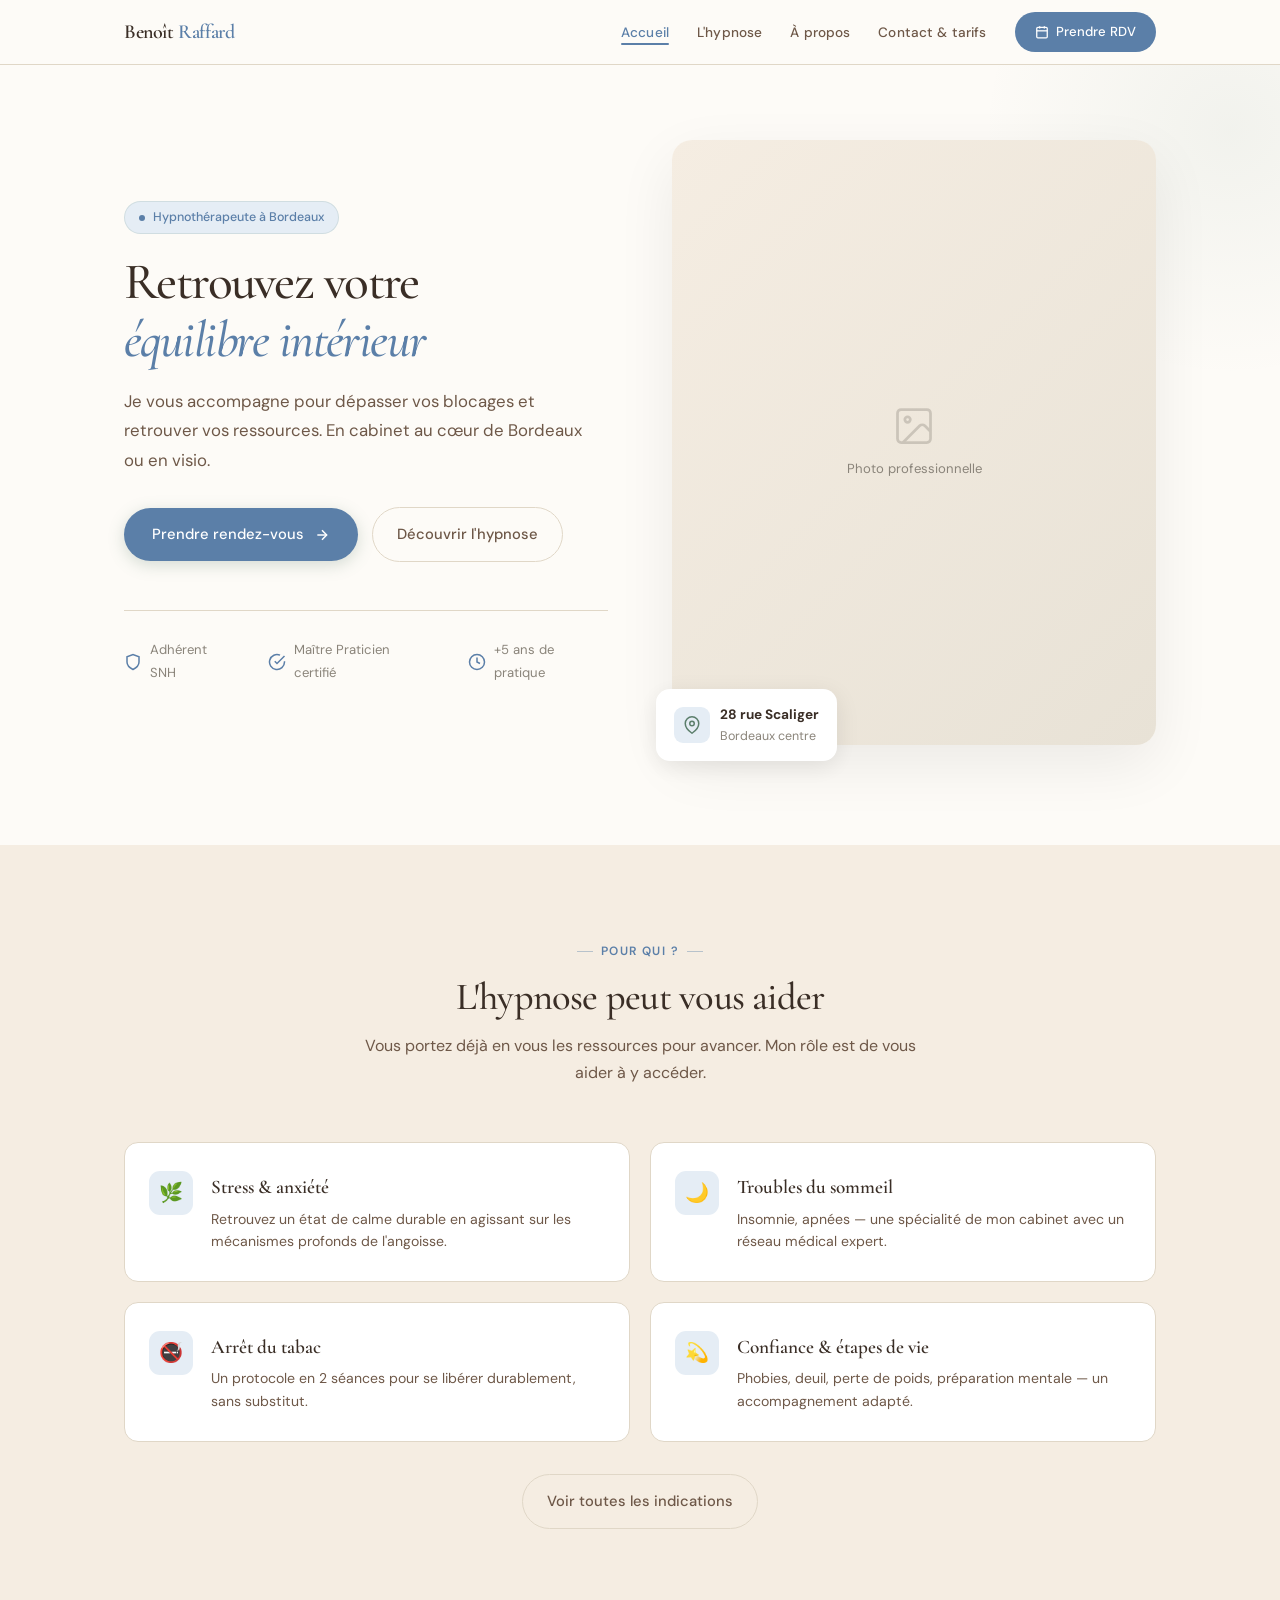
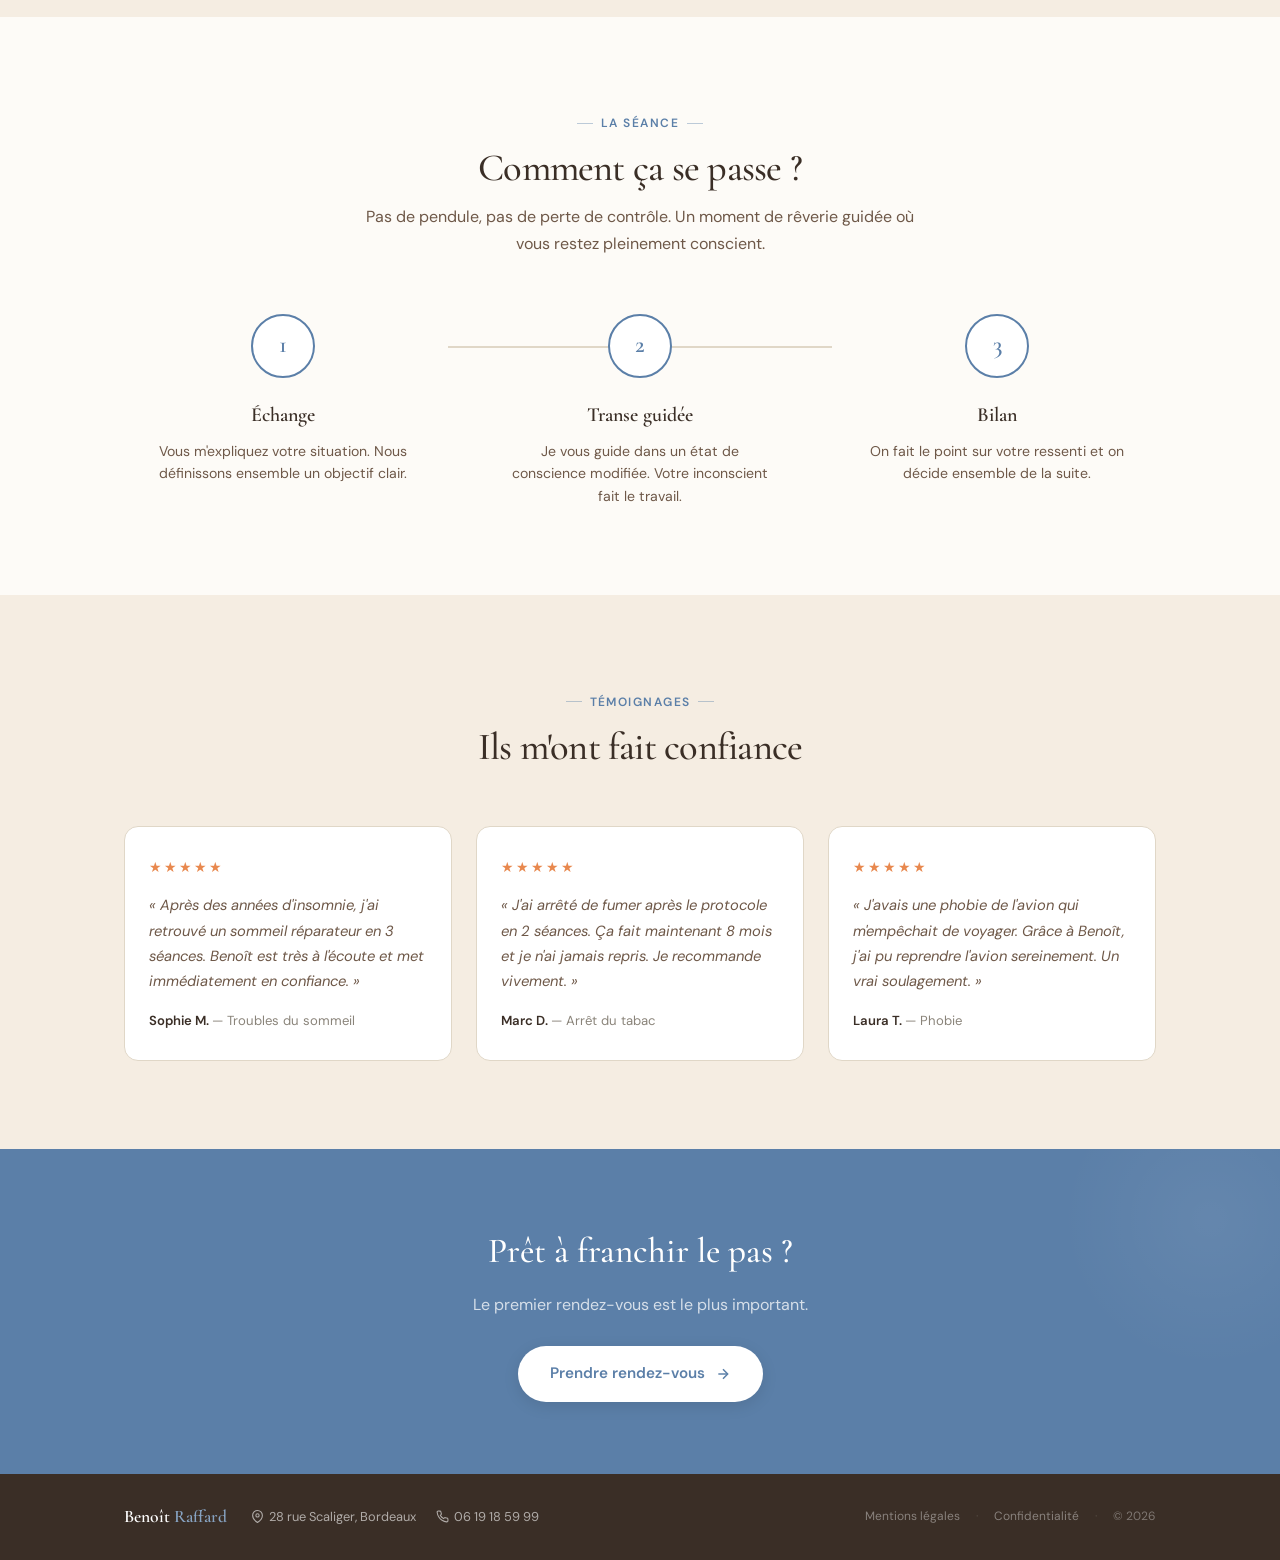
==== 04-design/demo-validee/index.html @ 4523abaf "init" ====
<!DOCTYPE html>
<html lang="fr">
<head>
<meta charset="UTF-8">
<meta name="viewport" content="width=device-width, initial-scale=1.0">
<meta name="description" content="Benoît Raffard, hypnothérapeute à Bordeaux. Hypnose ericksonienne pour stress, sommeil, tabac, confiance en soi. Cabinet rue Scaliger & visio.">
<title>Benoît Raffard — Hypnothérapeute à Bordeaux | Hypnose Ericksonienne</title>
<link rel="stylesheet" href="style.css">
<style>
/* ===== HOME-SPECIFIC ===== */
.hero {
  padding: 140px 0 100px;
  position: relative;
  overflow: hidden;
}
.hero::before {
  content: '';
  position: absolute;
  top: -120px; right: -200px;
  width: 500px; height: 500px;
  background: radial-gradient(circle, rgba(91,126,107,0.07) 0%, transparent 70%);
  border-radius: 50%;
}
.hero-grid {
  display: grid;
  grid-template-columns: 1fr 1fr;
  gap: 64px;
  align-items: center;
  position: relative; z-index: 1;
}
.hero-badge {
  display: inline-flex;
  align-items: center;
  gap: 8px;
  padding: 5px 14px;
  background: var(--color-accent-bg);
  border: 1px solid rgba(91,126,107,0.15);
  border-radius: 50px;
  font-size: 0.78rem;
  font-weight: 500;
  color: var(--color-accent);
  margin-bottom: 20px;
}
.hero-badge::before {
  content: ''; width: 6px; height: 6px;
  background: var(--color-accent); border-radius: 50%;
}
.hero h1 {
  font-family: var(--font-display);
  font-size: 3.2rem;
  font-weight: 500;
  line-height: 1.12;
  letter-spacing: -0.03em;
  margin-bottom: 18px;
}
.hero h1 em { font-style: italic; color: var(--color-accent); }
.hero-subtitle {
  font-size: 1.05rem;
  color: var(--color-text-soft);
  line-height: 1.75;
  max-width: 460px;
  margin-bottom: 32px;
}
.hero-actions { display: flex; gap: 14px; align-items: center; flex-wrap: wrap; }
.hero-trust {
  margin-top: 48px;
  padding-top: 28px;
  border-top: 1px solid var(--color-border);
  display: flex;
  gap: 32px;
}
.hero-trust-item {
  display: flex; align-items: center; gap: 8px;
  font-size: 0.82rem; color: var(--color-text-muted);
}
.hero-trust-item svg { width: 18px; height: 18px; color: var(--color-accent); flex-shrink: 0; }
.hero-photo { position: relative; }
.hero-photo-frame {
  width: 100%; aspect-ratio: 4/5;
  border-radius: 20px; overflow: hidden;
  background: linear-gradient(135deg, var(--color-bg-warm) 0%, #e8e2d6 100%);
  box-shadow: 0 20px 60px rgba(0,0,0,0.07);
  display: flex; flex-direction: column; align-items: center; justify-content: center;
  gap: 10px; color: var(--color-text-muted); font-size: 0.82rem;
}
.hero-photo-frame svg { width: 44px; height: 44px; opacity: 0.35; }
.hero-float-card {
  position: absolute; bottom: -16px; left: -16px;
  background: var(--color-white); border-radius: 14px;
  padding: 14px 18px; box-shadow: 0 6px 24px rgba(0,0,0,0.09);
  display: flex; align-items: center; gap: 10px; z-index: 2;
}
.hero-float-card-icon {
  width: 36px; height: 36px;
  background: var(--color-accent-bg); border-radius: 9px;
  display: flex; align-items: center; justify-content: center;
}
.hero-float-card-text { font-size: 0.78rem; color: var(--color-text-muted); }
.hero-float-card-text strong { display: block; font-size: 0.85rem; color: var(--color-text); }
.indications-grid {
  display: grid;
  grid-template-columns: repeat(2, 1fr);
  gap: 20px;
}
.indication-card {
  background: var(--color-white);
  border: 1px solid var(--color-border);
  border-radius: 14px;
  padding: 28px 24px;
  display: flex; gap: 18px; align-items: flex-start;
  transition: all 0.25s;
}
.indication-card:hover {
  border-color: var(--color-accent);
  transform: translateY(-3px);
  box-shadow: 0 8px 24px rgba(91,126,107,0.07);
}
.indication-icon {
  width: 44px; height: 44px;
  background: var(--color-accent-bg); border-radius: 11px;
  display: flex; align-items: center; justify-content: center;
  font-size: 1.2rem; flex-shrink: 0;
}
.indication-card h3 {
  font-family: var(--font-display);
  font-size: 1.2rem; font-weight: 600; margin-bottom: 4px;
}
.indication-card p { font-size: 0.88rem; color: var(--color-text-soft); line-height: 1.6; }
.indications-more { text-align: center; margin-top: 32px; }
.steps-grid {
  display: grid; grid-template-columns: repeat(3, 1fr);
  gap: 40px; position: relative;
}
.steps-grid::before {
  content: ''; position: absolute; top: 32px;
  left: calc(33.33% - 20px); right: calc(33.33% - 20px);
  height: 2px; background: var(--color-border);
}
.step { text-align: center; position: relative; }
.step-number {
  width: 64px; height: 64px;
  margin: 0 auto 20px; border-radius: 50%;
  background: var(--color-white); border: 2px solid var(--color-accent);
  display: flex; align-items: center; justify-content: center;
  font-family: var(--font-display); font-size: 1.5rem;
  font-weight: 600; color: var(--color-accent);
  position: relative; z-index: 1;
}
.step h3 { font-family: var(--font-display); font-size: 1.25rem; font-weight: 600; margin-bottom: 8px; }
.step p { font-size: 0.88rem; color: var(--color-text-soft); max-width: 260px; margin: 0 auto; line-height: 1.6; }
.hero-content > * { animation: fadeUp 0.65s ease-out both; }
.hero-badge { animation-delay: 0s; }
.hero h1 { animation-delay: 0.08s; }
.hero-subtitle { animation-delay: 0.16s; }
.hero-actions { animation-delay: 0.24s; }
.hero-trust { animation-delay: 0.32s; }
.hero-photo { animation: fadeUp 0.75s ease-out 0.15s both; }
@media (max-width: 1024px) {
  .hero-grid { grid-template-columns: 1fr; gap: 40px; }
  .hero-photo { max-width: 360px; margin: 0 auto; }
  .hero h1 { font-size: 2.6rem; }
}
@media (max-width: 768px) {
  .hero { padding: 112px 0 72px; }
  .hero h1 { font-size: 2.1rem; }
  .hero-trust { flex-direction: column; gap: 10px; }
  .indications-grid { grid-template-columns: 1fr; }
  .steps-grid { grid-template-columns: 1fr; gap: 32px; }
  .steps-grid::before { display: none; }
}
</style>
</head>
<body>

<nav id="nav">
  <div class="nav-inner">
    <a href="index.html" class="nav-logo">Benoît <span>Raffard</span></a>
    <ul class="nav-links">
      <li><a href="index.html" class="active">Accueil</a></li>
      <li><a href="hypnose.html">L'hypnose</a></li>
      <li><a href="a-propos.html">À propos</a></li>
      <li><a href="contact.html">Contact & tarifs</a></li>
      <li><a href="https://www.crenolibre.fr/prendre-rdv/59874_benoitraffard" target="_blank" class="nav-cta">
        <svg width="14" height="14" viewBox="0 0 24 24" fill="none" stroke="currentColor" stroke-width="2.2"><rect x="3" y="4" width="18" height="18" rx="2"/><line x1="16" y1="2" x2="16" y2="6"/><line x1="8" y1="2" x2="8" y2="6"/><line x1="3" y1="10" x2="21" y2="10"/></svg>
        Prendre RDV
      </a></li>
    </ul>
    <button class="nav-mobile-toggle" aria-label="Menu"><span></span><span></span><span></span></button>
  </div>
</nav>
<div class="nav-mobile-menu">
  <a href="index.html" class="active">Accueil</a>
  <a href="hypnose.html">L'hypnose</a>
  <a href="a-propos.html">À propos</a>
  <a href="contact.html">Contact & tarifs</a>
  <a href="https://www.crenolibre.fr/prendre-rdv/59874_benoitraffard" target="_blank" class="nav-mobile-cta">Prendre rendez-vous</a>
</div>

<!-- HERO -->
<section class="hero">
  <div class="container hero-grid">
    <div class="hero-content">
      <div class="hero-badge">Hypnothérapeute à Bordeaux</div>
      <h1>Retrouvez votre<br><em>équilibre intérieur</em></h1>
      <p class="hero-subtitle">Je vous accompagne pour dépasser vos blocages et retrouver vos ressources. En cabinet au cœur de Bordeaux ou en visio.</p>
      <div class="hero-actions">
        <a href="https://www.crenolibre.fr/prendre-rdv/59874_benoitraffard" target="_blank" class="btn-primary">
          Prendre rendez-vous
          <svg width="16" height="16" viewBox="0 0 24 24" fill="none" stroke="currentColor" stroke-width="2.2"><line x1="5" y1="12" x2="19" y2="12"/><polyline points="12 5 19 12 12 19"/></svg>
        </a>
        <a href="hypnose.html" class="btn-ghost">Découvrir l'hypnose</a>
      </div>
      <div class="hero-trust">
        <div class="hero-trust-item">
          <svg viewBox="0 0 24 24" fill="none" stroke="currentColor" stroke-width="2"><path d="M12 22s8-4 8-10V5l-8-3-8 3v7c0 6 8 10 8 10z"/></svg>
          Adhérent SNH
        </div>
        <div class="hero-trust-item">
          <svg viewBox="0 0 24 24" fill="none" stroke="currentColor" stroke-width="2"><path d="M22 11.08V12a10 10 0 1 1-5.93-9.14"/><polyline points="22 4 12 14.01 9 11.01"/></svg>
          Maître Praticien certifié
        </div>
        <div class="hero-trust-item">
          <svg viewBox="0 0 24 24" fill="none" stroke="currentColor" stroke-width="2"><circle cx="12" cy="12" r="10"/><path d="M12 6v6l4 2"/></svg>
          +5 ans de pratique
        </div>
      </div>
    </div>
    <div class="hero-photo">
      <div class="hero-photo-frame">
        <svg viewBox="0 0 24 24" fill="none" stroke="currentColor" stroke-width="1.5"><rect x="3" y="3" width="18" height="18" rx="2"/><circle cx="8.5" cy="8.5" r="1.5"/><path d="m21 15-3.086-3.086a2 2 0 0 0-2.828 0L6 21"/></svg>
        Photo professionnelle
      </div>
      <div class="hero-float-card">
        <div class="hero-float-card-icon">
          <svg width="18" height="18" viewBox="0 0 24 24" fill="none" stroke="#5B7E6B" stroke-width="2"><path d="M21 10c0 7-9 13-9 13s-9-6-9-13a9 9 0 0 1 18 0z"/><circle cx="12" cy="10" r="3"/></svg>
        </div>
        <div class="hero-float-card-text">
          <strong>28 rue Scaliger</strong>
          Bordeaux centre
        </div>
      </div>
    </div>
  </div>
</section>

<!-- INDICATIONS -->
<section class="section section-warm">
  <div class="container">
    <div class="section-header">
      <div class="section-tag">Pour qui ?</div>
      <h2 class="section-title">L'hypnose peut vous aider</h2>
      <p class="section-desc">Vous portez déjà en vous les ressources pour avancer. Mon rôle est de vous aider à y accéder.</p>
    </div>
    <div class="indications-grid">
      <div class="indication-card">
        <div class="indication-icon">🌿</div>
        <div>
          <h3>Stress & anxiété</h3>
          <p>Retrouvez un état de calme durable en agissant sur les mécanismes profonds de l'angoisse.</p>
        </div>
      </div>
      <div class="indication-card">
        <div class="indication-icon">🌙</div>
        <div>
          <h3>Troubles du sommeil</h3>
          <p>Insomnie, apnées — une spécialité de mon cabinet avec un réseau médical expert.</p>
        </div>
      </div>
      <div class="indication-card">
        <div class="indication-icon">🚭</div>
        <div>
          <h3>Arrêt du tabac</h3>
          <p>Un protocole en 2 séances pour se libérer durablement, sans substitut.</p>
        </div>
      </div>
      <div class="indication-card">
        <div class="indication-icon">💫</div>
        <div>
          <h3>Confiance & étapes de vie</h3>
          <p>Phobies, deuil, perte de poids, préparation mentale — un accompagnement adapté.</p>
        </div>
      </div>
    </div>
    <div class="indications-more">
      <a href="hypnose.html" class="btn-ghost">Voir toutes les indications</a>
    </div>
  </div>
</section>

<!-- 3 ÉTAPES -->
<section class="section">
  <div class="container">
    <div class="section-header">
      <div class="section-tag">La séance</div>
      <h2 class="section-title">Comment ça se passe ?</h2>
      <p class="section-desc">Pas de pendule, pas de perte de contrôle. Un moment de rêverie guidée où vous restez pleinement conscient.</p>
    </div>
    <div class="steps-grid">
      <div class="step">
        <div class="step-number">1</div>
        <h3>Échange</h3>
        <p>Vous m'expliquez votre situation. Nous définissons ensemble un objectif clair.</p>
      </div>
      <div class="step">
        <div class="step-number">2</div>
        <h3>Transe guidée</h3>
        <p>Je vous guide dans un état de conscience modifiée. Votre inconscient fait le travail.</p>
      </div>
      <div class="step">
        <div class="step-number">3</div>
        <h3>Bilan</h3>
        <p>On fait le point sur votre ressenti et on décide ensemble de la suite.</p>
      </div>
    </div>
  </div>
</section>

<!-- TÉMOIGNAGES -->
<section class="section section-warm">
  <div class="container">
    <div class="section-header">
      <div class="section-tag">Témoignages</div>
      <h2 class="section-title">Ils m'ont fait confiance</h2>
    </div>
    <div class="testimonials-grid">
      <div class="testimonial-card">
        <div class="testimonial-stars">★★★★★</div>
        <p class="testimonial-text">« Après des années d'insomnie, j'ai retrouvé un sommeil réparateur en 3 séances. Benoît est très à l'écoute et met immédiatement en confiance. »</p>
        <div class="testimonial-author">Sophie M. <span>— Troubles du sommeil</span></div>
      </div>
      <div class="testimonial-card">
        <div class="testimonial-stars">★★★★★</div>
        <p class="testimonial-text">« J'ai arrêté de fumer après le protocole en 2 séances. Ça fait maintenant 8 mois et je n'ai jamais repris. Je recommande vivement. »</p>
        <div class="testimonial-author">Marc D. <span>— Arrêt du tabac</span></div>
      </div>
      <div class="testimonial-card">
        <div class="testimonial-stars">★★★★★</div>
        <p class="testimonial-text">« J'avais une phobie de l'avion qui m'empêchait de voyager. Grâce à Benoît, j'ai pu reprendre l'avion sereinement. Un vrai soulagement. »</p>
        <div class="testimonial-author">Laura T. <span>— Phobie</span></div>
      </div>
    </div>
  </div>
</section>

<!-- CTA -->
<section class="cta-band">
  <div class="container">
    <div class="cta-inner">
      <h2>Prêt à franchir le pas ?</h2>
      <p>Le premier rendez-vous est le plus important.</p>
      <a href="https://www.crenolibre.fr/prendre-rdv/59874_benoitraffard" target="_blank" class="btn-white">
        Prendre rendez-vous
        <svg width="16" height="16" viewBox="0 0 24 24" fill="none" stroke="currentColor" stroke-width="2.2"><line x1="5" y1="12" x2="19" y2="12"/><polyline points="12 5 19 12 12 19"/></svg>
      </a>
    </div>
  </div>
</section>

<footer class="footer">
  <div class="container">
    <div class="footer-inner">
      <div class="footer-left">
        <div class="footer-brand">Benoît <span>Raffard</span></div>
        <div class="footer-contact">
          <a href="https://maps.google.com/?q=28+rue+Scaliger+33000+Bordeaux" target="_blank">
            <svg viewBox="0 0 24 24" fill="none" stroke="currentColor" stroke-width="2"><path d="M21 10c0 7-9 13-9 13s-9-6-9-13a9 9 0 0 1 18 0z"/><circle cx="12" cy="10" r="3"/></svg>
            28 rue Scaliger, Bordeaux
          </a>
          <a href="tel:0619185999">
            <svg viewBox="0 0 24 24" fill="none" stroke="currentColor" stroke-width="2"><path d="M22 16.92v3a2 2 0 0 1-2.18 2 19.79 19.79 0 0 1-8.63-3.07 19.5 19.5 0 0 1-6-6A19.79 19.79 0 0 1 2.12 4.11 2 2 0 0 1 4.11 2h3a2 2 0 0 1 2 1.72c.127.96.361 1.903.7 2.81a2 2 0 0 1-.45 2.11L8.09 9.91a16 16 0 0 0 6 6l1.27-1.27a2 2 0 0 1 2.11-.45c.907.339 1.85.573 2.81.7A2 2 0 0 1 22 16.92z"/></svg>
            06 19 18 59 99
          </a>
        </div>
      </div>
      <div class="footer-right">
        <a href="#">Mentions légales</a>
        <span class="footer-sep">·</span>
        <a href="#">Confidentialité</a>
        <span class="footer-sep">·</span>
        <span style="font-size:0.75rem;color:rgba(255,255,255,0.35);">© 2026</span>
      </div>
    </div>
  </div>
</footer>

<div class="mobile-cta">
  <a href="https://www.crenolibre.fr/prendre-rdv/59874_benoitraffard" target="_blank">
    <svg width="16" height="16" viewBox="0 0 24 24" fill="none" stroke="currentColor" stroke-width="2.2"><rect x="3" y="4" width="18" height="18" rx="2"/><line x1="16" y1="2" x2="16" y2="6"/><line x1="8" y1="2" x2="8" y2="6"/><line x1="3" y1="10" x2="21" y2="10"/></svg>
    Prendre rendez-vous
  </a>
</div>

<script src="main.js"></script>
</body>
</html>
---- 04-design/demo-validee/style.css ----
/* ========================================
   HYPNOSE-BORDEAUX33 — Shared Styles
   ======================================== */

@import url('https://fonts.googleapis.com/css2?family=Cormorant+Garamond:ital,wght@0,400;0,500;0,600;0,700;1,400;1,500&family=DM+Sans:ital,wght@0,400;0,500;0,600;1,400&display=swap');

:root {
  --color-bg: #FDFBF7;              /* on garde le crème chaud */
  --color-bg-warm: #F5EDE2;         /* beige chaud, un peu plus orangé */
  --color-text: #3A2E26;            /* brun très foncé du logo */
  --color-text-soft: #6E5848;       /* brun chocolat */
  --color-text-muted: #8A847A;      /* gris taupe du logo */
  --color-accent: #5B7FA8;          /* bleu Garonne — accent principal */
  --color-accent-light: #87A3C2;
  --color-accent-dark: #3F5E80;
  --color-accent-bg: #E5EDF5;       /* fond bleu très clair */
  --color-gold: #E8884E;            /* orange du logo en accent secondaire */
  --color-border: #E0D7C7;
  --color-white: #FFFFFF;
  --font-display: 'Cormorant Garamond', Georgia, serif;
  --font-body: 'DM Sans', -apple-system, sans-serif;
  --max-width: 1080px;
}

*, *::before, *::after { margin: 0; padding: 0; box-sizing: border-box; }
html { scroll-behavior: smooth; font-size: 16px; }
body {
  font-family: var(--font-body);
  color: var(--color-text);
  background: var(--color-bg);
  line-height: 1.7;
  -webkit-font-smoothing: antialiased;
}
img { max-width: 100%; display: block; }
.container { max-width: var(--max-width); margin: 0 auto; padding: 0 24px; }

/* ========== NAV ========== */
nav {
  position: fixed;
  top: 0; left: 0; right: 0;
  z-index: 100;
  background: rgba(253, 251, 247, 0.92);
  backdrop-filter: blur(16px);
  -webkit-backdrop-filter: blur(16px);
  border-bottom: 1px solid var(--color-border);
  transition: box-shadow 0.3s;
}
nav.scrolled { box-shadow: 0 2px 20px rgba(0,0,0,0.06); }

.nav-inner {
  max-width: var(--max-width);
  margin: 0 auto;
  padding: 0 24px;
  display: flex;
  align-items: center;
  justify-content: space-between;
  height: 64px;
}
.nav-logo {
  font-family: var(--font-display);
  font-size: 1.25rem;
  font-weight: 600;
  color: var(--color-text);
  text-decoration: none;
  letter-spacing: -0.02em;
}
.nav-logo span { color: var(--color-accent); }

.nav-links {
  display: flex;
  gap: 28px;
  list-style: none;
  align-items: center;
}
.nav-links a {
  font-size: 0.85rem;
  font-weight: 500;
  color: var(--color-text-soft);
  text-decoration: none;
  letter-spacing: 0.01em;
  transition: color 0.2s;
  position: relative;
}
.nav-links a:hover,
.nav-links a.active { color: var(--color-accent); }
.nav-links a.active::after {
  content: '';
  position: absolute;
  bottom: -4px; left: 0; right: 0;
  height: 2px;
  background: var(--color-accent);
  border-radius: 1px;
}

.nav-cta {
  display: inline-flex;
  align-items: center;
  gap: 7px;
  padding: 9px 20px;
  background: var(--color-accent);
  color: var(--color-white) !important;
  border-radius: 50px;
  font-size: 0.82rem !important;
  font-weight: 500;
  text-decoration: none;
  transition: background 0.2s, transform 0.15s;
}
.nav-cta:hover { background: var(--color-accent-dark); transform: translateY(-1px); }
.nav-cta::after { display: none !important; }

.nav-mobile-toggle {
  display: none;
  background: none;
  border: none;
  cursor: pointer;
  width: 32px; height: 32px;
  flex-direction: column;
  justify-content: center;
  align-items: center;
  gap: 5px;
}
.nav-mobile-toggle span {
  display: block; width: 22px; height: 2px;
  background: var(--color-text); border-radius: 2px; transition: 0.2s;
}

/* Mobile nav overlay */
.nav-mobile-menu {
  display: none;
  position: fixed;
  top: 64px; left: 0; right: 0; bottom: 0;
  background: var(--color-bg);
  z-index: 99;
  padding: 32px 24px;
  flex-direction: column;
  gap: 8px;
}
.nav-mobile-menu.open { display: flex; }
.nav-mobile-menu a {
  font-size: 1.1rem;
  font-weight: 500;
  color: var(--color-text);
  text-decoration: none;
  padding: 12px 0;
  border-bottom: 1px solid var(--color-border);
}
.nav-mobile-menu a:last-child { border: none; }
.nav-mobile-menu a.active { color: var(--color-accent); }
.nav-mobile-cta {
  margin-top: 16px;
  display: flex;
  align-items: center;
  justify-content: center;
  gap: 8px;
  padding: 14px;
  background: var(--color-accent);
  color: var(--color-white) !important;
  border-radius: 12px;
  font-weight: 600;
  text-decoration: none;
}

/* ========== SECTIONS ========== */
.section { padding: 88px 0; }
.section-warm { background: var(--color-bg-warm); }

.section-header {
  text-align: center;
  max-width: 560px;
  margin: 0 auto 56px;
}
.section-tag {
  display: inline-flex;
  align-items: center;
  gap: 8px;
  font-size: 0.75rem;
  font-weight: 600;
  text-transform: uppercase;
  letter-spacing: 0.12em;
  color: var(--color-accent);
  margin-bottom: 12px;
}
.section-tag::before, .section-tag::after {
  content: ''; width: 16px; height: 1px;
  background: var(--color-accent); opacity: 0.4;
}
.section-title {
  font-family: var(--font-display);
  font-size: 2.4rem;
  font-weight: 500;
  line-height: 1.2;
  letter-spacing: -0.02em;
  margin-bottom: 12px;
}
.section-desc {
  font-size: 1rem;
  color: var(--color-text-soft);
  line-height: 1.7;
}

/* ========== BUTTONS ========== */
.btn-primary {
  display: inline-flex;
  align-items: center;
  gap: 10px;
  padding: 14px 28px;
  background: var(--color-accent);
  color: var(--color-white);
  border: none;
  border-radius: 50px;
  font-family: var(--font-body);
  font-size: 0.92rem;
  font-weight: 500;
  text-decoration: none;
  cursor: pointer;
  transition: all 0.25s;
  box-shadow: 0 4px 16px rgba(91,126,107,0.25);
}
.btn-primary:hover {
  background: var(--color-accent-dark);
  transform: translateY(-2px);
  box-shadow: 0 8px 24px rgba(91,126,107,0.3);
}
.btn-ghost {
  display: inline-flex;
  align-items: center;
  gap: 8px;
  padding: 14px 24px;
  background: transparent;
  color: var(--color-text-soft);
  border: 1.5px solid var(--color-border);
  border-radius: 50px;
  font-family: var(--font-body);
  font-size: 0.92rem;
  font-weight: 500;
  text-decoration: none;
  cursor: pointer;
  transition: all 0.25s;
}
.btn-ghost:hover { border-color: var(--color-accent); color: var(--color-accent); }
.btn-white {
  display: inline-flex;
  align-items: center;
  gap: 10px;
  padding: 15px 32px;
  background: var(--color-white);
  color: var(--color-accent);
  border: none;
  border-radius: 50px;
  font-family: var(--font-body);
  font-size: 0.95rem;
  font-weight: 600;
  text-decoration: none;
  cursor: pointer;
  transition: all 0.25s;
  box-shadow: 0 4px 16px rgba(0,0,0,0.1);
}
.btn-white:hover { transform: translateY(-2px); box-shadow: 0 8px 24px rgba(0,0,0,0.14); }

/* ========== PAGE HERO (inner pages) ========== */
.page-hero {
  padding: 120px 0 56px;
  text-align: center;
}
.page-hero .section-tag { margin-bottom: 12px; }
.page-hero h1 {
  font-family: var(--font-display);
  font-size: 2.8rem;
  font-weight: 500;
  line-height: 1.15;
  letter-spacing: -0.02em;
  margin-bottom: 14px;
}
.page-hero h1 em { font-style: italic; color: var(--color-accent); }
.page-hero p {
  font-size: 1.05rem;
  color: var(--color-text-soft);
  max-width: 520px;
  margin: 0 auto;
  line-height: 1.7;
}

/* ========== CTA BAND ========== */
.cta-band {
  padding: 72px 0;
  background: var(--color-accent);
  position: relative;
  overflow: hidden;
}
.cta-band::before {
  content: '';
  position: absolute;
  top: -80px; right: -80px;
  width: 300px; height: 300px;
  background: radial-gradient(circle, rgba(255,255,255,0.06) 0%, transparent 70%);
  border-radius: 50%;
}
.cta-inner {
  text-align: center;
  position: relative; z-index: 1;
}
.cta-inner h2 {
  font-family: var(--font-display);
  font-size: 2.2rem;
  font-weight: 500;
  color: var(--color-white);
  margin-bottom: 10px;
}
.cta-inner p {
  font-size: 1rem;
  color: rgba(255,255,255,0.75);
  margin-bottom: 28px;
}

/* ========== FOOTER ========== */
.footer {
  padding: 28px 0;
  background: var(--color-text);
}
.footer-inner {
  display: flex;
  align-items: center;
  justify-content: space-between;
  flex-wrap: wrap;
  gap: 16px;
}
.footer-left {
  display: flex;
  align-items: center;
  gap: 24px;
  flex-wrap: wrap;
}
.footer-brand {
  font-family: var(--font-display);
  font-size: 1.1rem;
  font-weight: 600;
  color: var(--color-white);
}
.footer-brand span { color: var(--color-accent-light); }
.footer-contact {
  display: flex;
  gap: 20px;
  align-items: center;
}
.footer-contact a, .footer-contact span {
  font-size: 0.8rem;
  color: rgba(255,255,255,0.6);
  text-decoration: none;
  display: inline-flex;
  align-items: center;
  gap: 5px;
  transition: color 0.2s;
}
.footer-contact a:hover { color: var(--color-white); }
.footer-contact svg { width: 13px; height: 13px; flex-shrink: 0; }
.footer-right {
  display: flex;
  gap: 16px;
  align-items: center;
}
.footer-right a {
  font-size: 0.75rem;
  color: rgba(255,255,255,0.4);
  text-decoration: none;
  transition: color 0.2s;
}
.footer-right a:hover { color: rgba(255,255,255,0.7); }
.footer-sep { color: rgba(255,255,255,0.15); font-size: 0.75rem; }

/* ========== MOBILE STICKY CTA ========== */
.mobile-cta {
  display: none;
  position: fixed;
  bottom: 0; left: 0; right: 0;
  z-index: 99;
  padding: 10px 14px;
  background: rgba(253, 251, 247, 0.95);
  backdrop-filter: blur(12px);
  border-top: 1px solid var(--color-border);
}
.mobile-cta a {
  display: flex;
  align-items: center;
  justify-content: center;
  gap: 8px;
  width: 100%;
  padding: 13px;
  background: var(--color-accent);
  color: var(--color-white);
  border-radius: 11px;
  font-weight: 600;
  font-size: 0.9rem;
  text-decoration: none;
}

/* ========== CARDS (reusable) ========== */
.card {
  background: var(--color-white);
  border: 1px solid var(--color-border);
  border-radius: 14px;
  padding: 28px 24px;
  transition: all 0.25s;
}
.card:hover {
  border-color: var(--color-accent);
  transform: translateY(-3px);
  box-shadow: 0 8px 24px rgba(91,126,107,0.07);
}

/* ========== FAQ (reusable) ========== */
.faq-list { max-width: 640px; margin: 0 auto; }
.faq-item { border-bottom: 1px solid var(--color-border); }
.faq-question {
  width: 100%;
  background: none;
  border: none;
  padding: 22px 0;
  display: flex;
  align-items: center;
  justify-content: space-between;
  gap: 16px;
  cursor: pointer;
  font-family: var(--font-display);
  font-size: 1.15rem;
  font-weight: 600;
  color: var(--color-text);
  text-align: left;
  transition: color 0.2s;
}
.faq-question:hover { color: var(--color-accent); }
.faq-chevron {
  width: 24px; height: 24px;
  flex-shrink: 0;
  transition: transform 0.3s;
}
.faq-item.open .faq-chevron { transform: rotate(180deg); }
.faq-answer {
  max-height: 0;
  overflow: hidden;
  transition: max-height 0.35s ease;
}
.faq-answer-inner {
  padding: 0 0 22px;
  font-size: 0.92rem;
  color: var(--color-text-soft);
  line-height: 1.7;
}

/* ========== TESTIMONIALS ========== */
.testimonials-grid {
  display: grid;
  grid-template-columns: repeat(3, 1fr);
  gap: 24px;
}
.testimonial-card {
  background: var(--color-white);
  border: 1px solid var(--color-border);
  border-radius: 14px;
  padding: 28px 24px;
}
.testimonial-stars {
  color: var(--color-gold);
  font-size: 0.9rem;
  letter-spacing: 2px;
  margin-bottom: 14px;
}
.testimonial-text {
  font-size: 0.92rem;
  color: var(--color-text-soft);
  line-height: 1.7;
  font-style: italic;
  margin-bottom: 16px;
}
.testimonial-author {
  font-size: 0.82rem;
  font-weight: 600;
  color: var(--color-text);
}
.testimonial-author span {
  font-weight: 400;
  color: var(--color-text-muted);
}

/* ========== ANIMATIONS ========== */
@keyframes fadeUp {
  from { opacity: 0; transform: translateY(20px); }
  to { opacity: 1; transform: translateY(0); }
}

/* ========== RESPONSIVE ========== */
@media (max-width: 1024px) {
  .testimonials-grid { grid-template-columns: 1fr; max-width: 480px; margin: 0 auto; }
}

@media (max-width: 768px) {
  .nav-links { display: none; }
  .nav-mobile-toggle { display: flex; }
  .section { padding: 64px 0; }
  .section-title { font-size: 1.9rem; }
  .page-hero { padding: 100px 0 40px; }
  .page-hero h1 { font-size: 2.1rem; }
  .cta-band { padding: 56px 0; }
  .cta-inner h2 { font-size: 1.8rem; }
  .footer-inner { flex-direction: column; align-items: flex-start; gap: 12px; }
  .footer-left { flex-direction: column; gap: 8px; }
  .footer-contact { flex-direction: column; gap: 6px; align-items: flex-start; }
  .footer-right { flex-wrap: wrap; }
  .mobile-cta { display: block; }
  body { padding-bottom: 68px; }
}
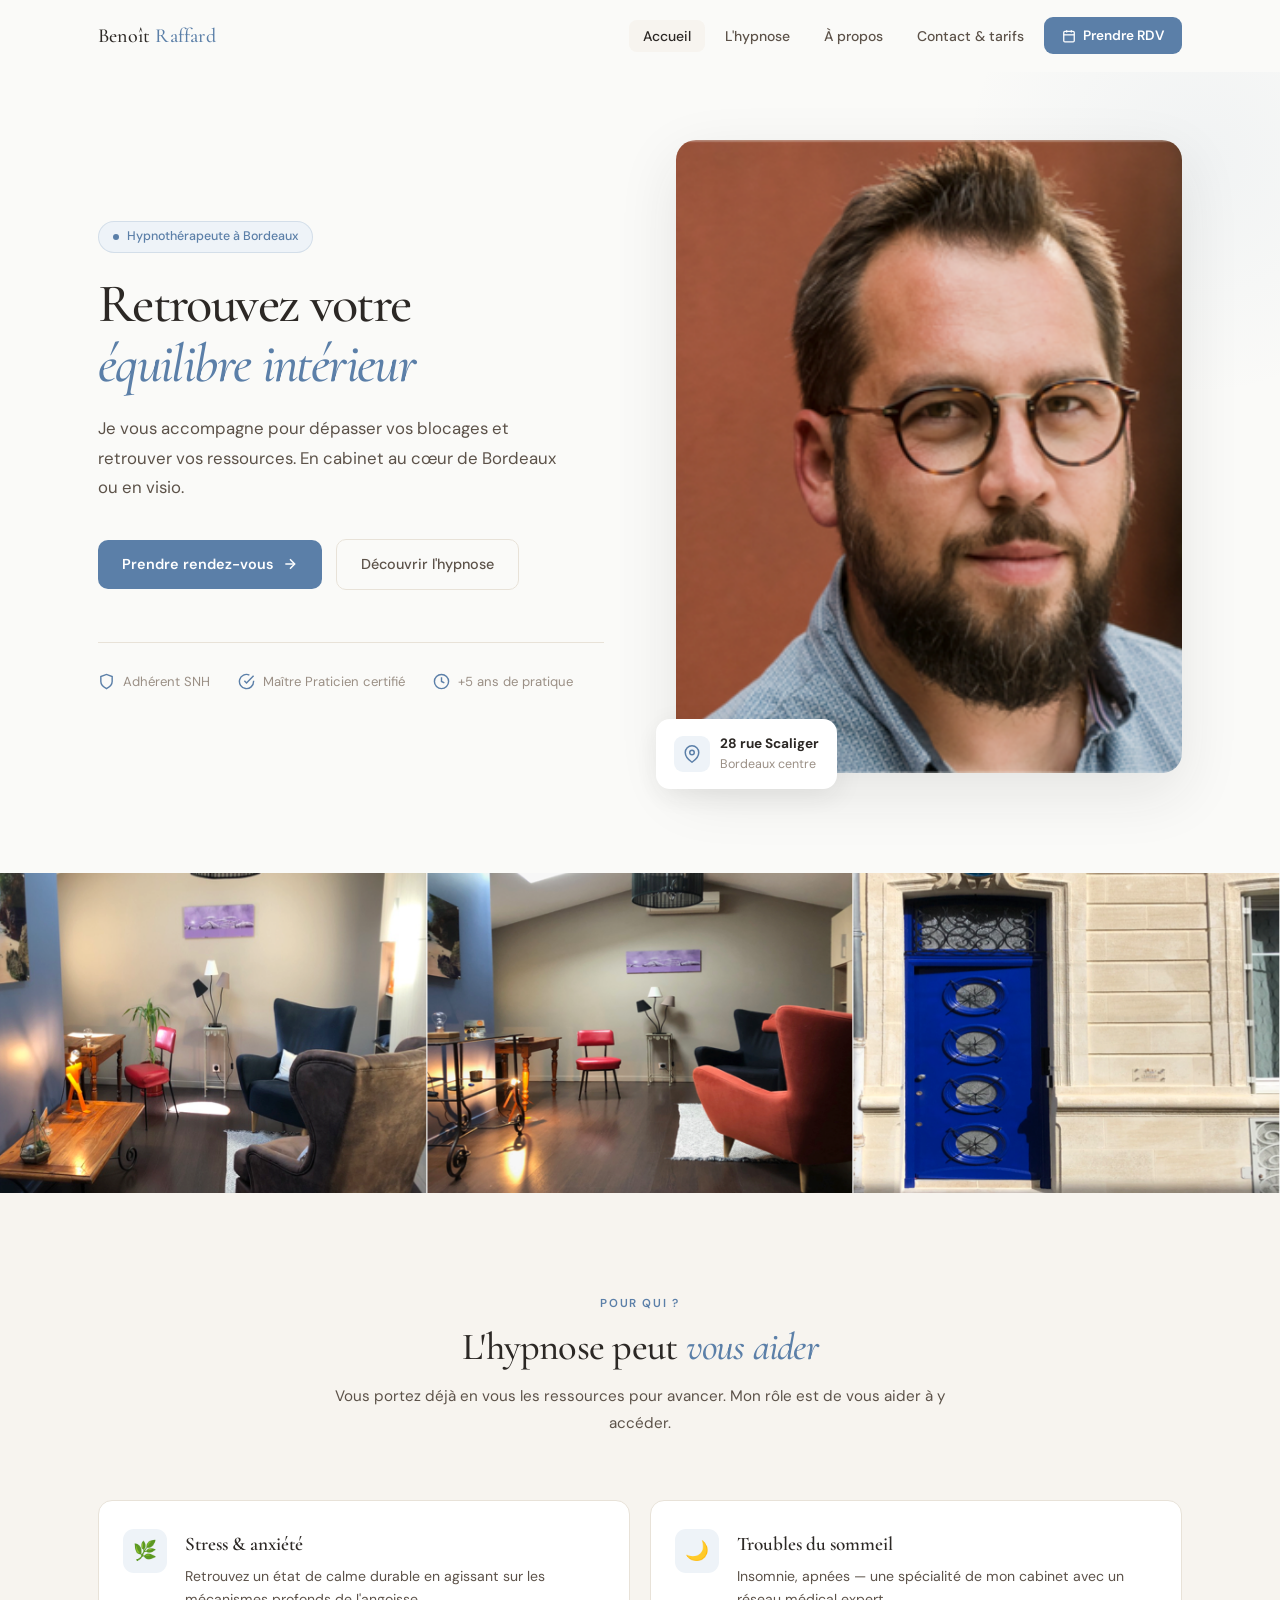
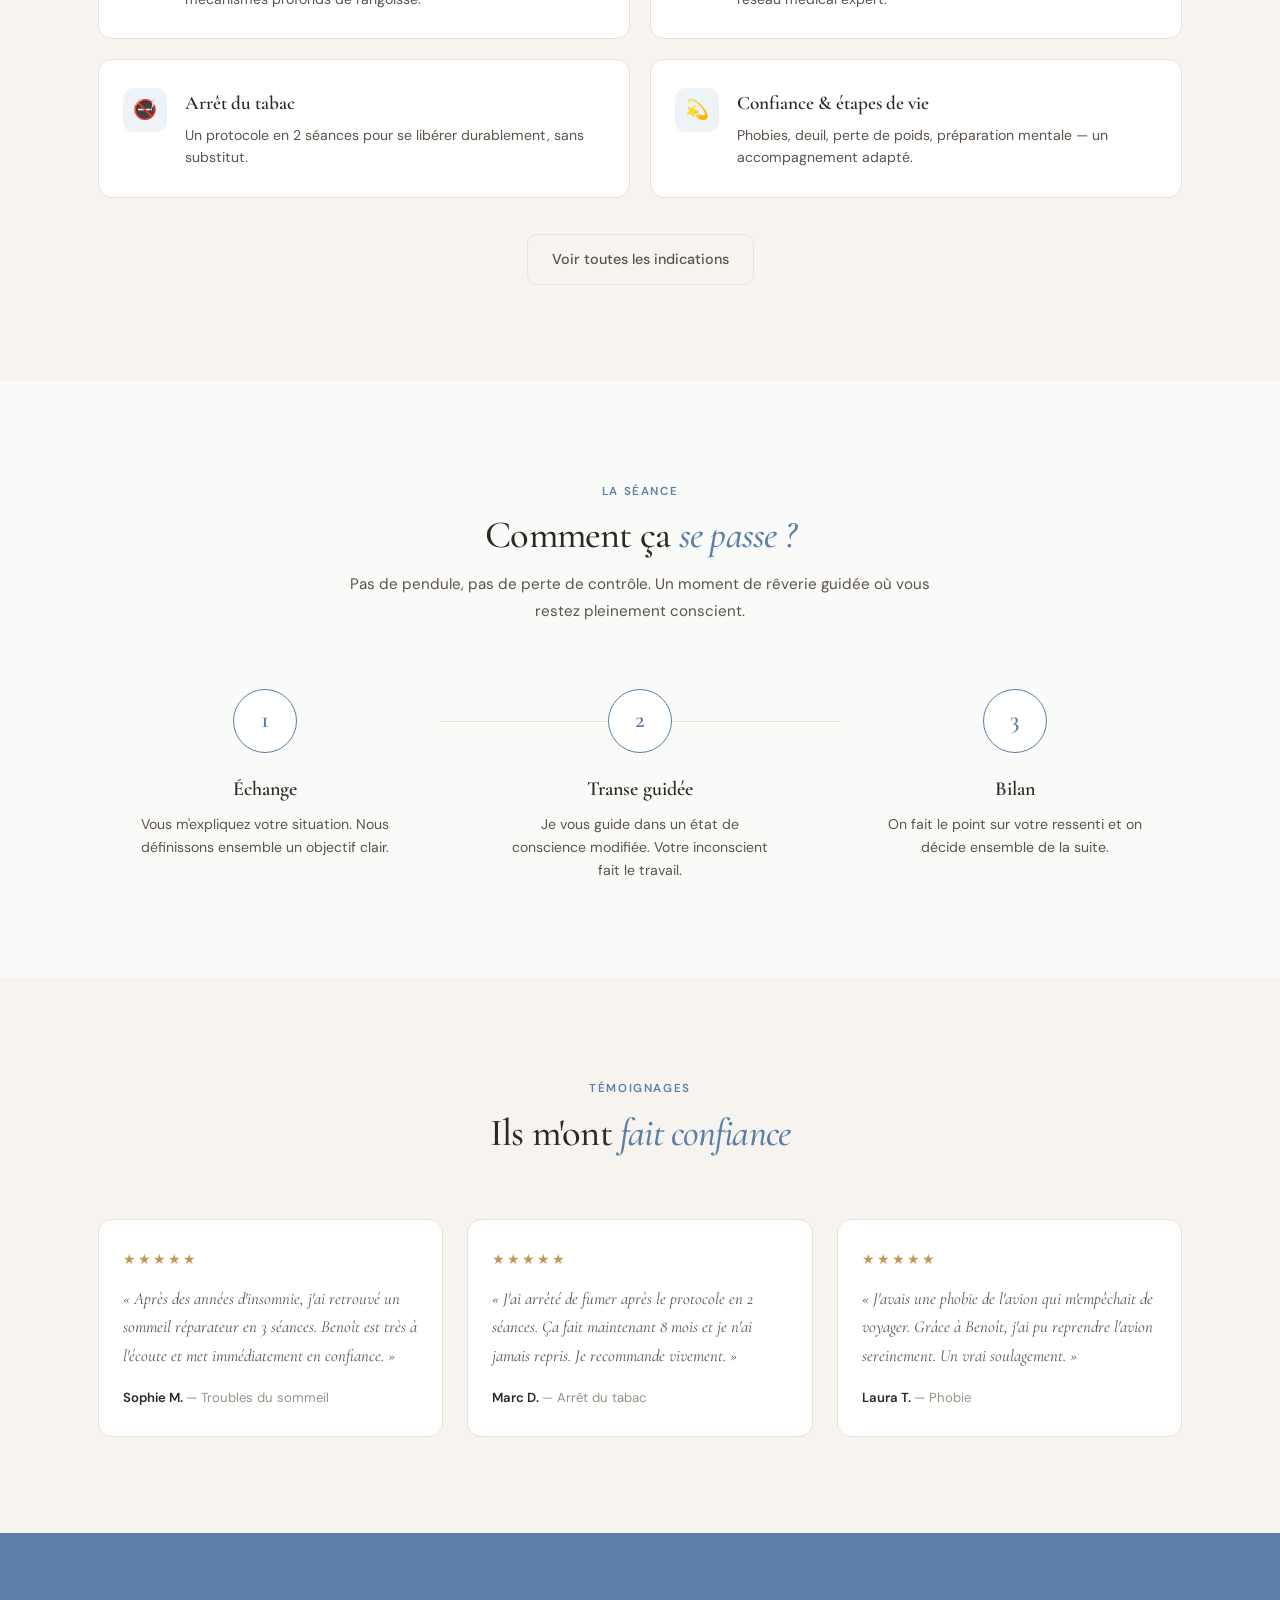
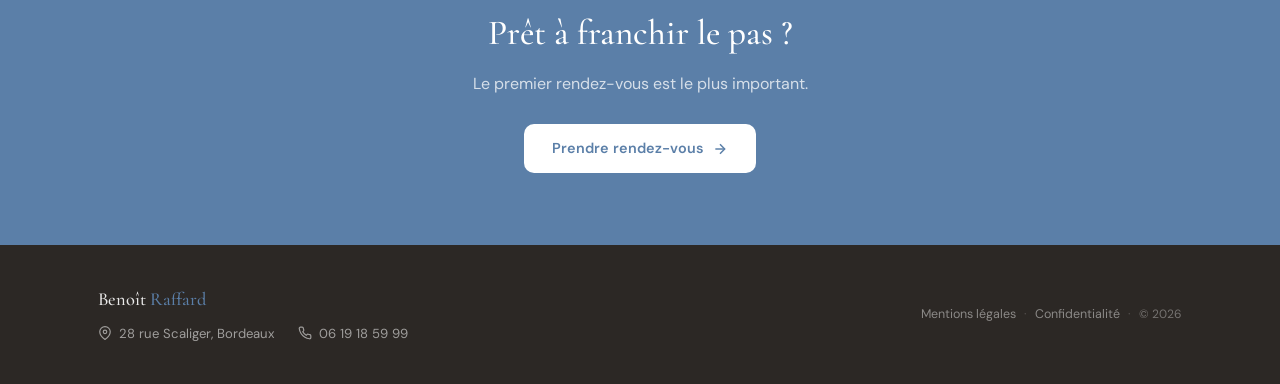
==== commit 570827ba: "modif adresse crenolibre" ====
--- a/04-design/demo-validee/index.html
+++ b/04-design/demo-validee/index.html
@@ -7,7 +7,7 @@
 <title>Benoît Raffard — Hypnothérapeute à Bordeaux | Hypnose Ericksonienne</title>
 <link rel="stylesheet" href="style.css">
 <style>
-/* ===== HOME-SPECIFIC ===== */
+/* ===== HOME ===== */
 .hero {
   padding: 140px 0 100px;
   position: relative;
@@ -16,30 +16,28 @@
 .hero::before {
   content: '';
   position: absolute;
-  top: -120px; right: -200px;
-  width: 500px; height: 500px;
-  background: radial-gradient(circle, rgba(91,126,107,0.07) 0%, transparent 70%);
+  top: -80px; right: -160px;
+  width: 480px; height: 480px;
+  background: radial-gradient(circle, rgba(91,127,168,0.06) 0%, transparent 70%);
   border-radius: 50%;
+  pointer-events: none;
 }
 .hero-grid {
   display: grid;
   grid-template-columns: 1fr 1fr;
-  gap: 64px;
+  gap: 72px;
   align-items: center;
   position: relative; z-index: 1;
 }
 .hero-badge {
-  display: inline-flex;
-  align-items: center;
-  gap: 8px;
+  display: inline-flex; align-items: center; gap: 8px;
   padding: 5px 14px;
   background: var(--color-accent-bg);
-  border: 1px solid rgba(91,126,107,0.15);
+  border: 1px solid rgba(91,127,168,0.18);
   border-radius: 50px;
-  font-size: 0.78rem;
-  font-weight: 500;
+  font-size: 0.78rem; font-weight: 500;
   color: var(--color-accent);
-  margin-bottom: 20px;
+  margin-bottom: 22px;
 }
 .hero-badge::before {
   content: ''; width: 6px; height: 6px;
@@ -47,56 +45,58 @@
 }
 .hero h1 {
   font-family: var(--font-display);
-  font-size: 3.2rem;
-  font-weight: 500;
-  line-height: 1.12;
-  letter-spacing: -0.03em;
-  margin-bottom: 18px;
+  font-size: 3.4rem; font-weight: 500;
+  line-height: 1.1; letter-spacing: -0.03em;
+  margin-bottom: 20px;
 }
 .hero h1 em { font-style: italic; color: var(--color-accent); }
 .hero-subtitle {
-  font-size: 1.05rem;
-  color: var(--color-text-soft);
-  line-height: 1.75;
-  max-width: 460px;
-  margin-bottom: 32px;
-}
-.hero-actions { display: flex; gap: 14px; align-items: center; flex-wrap: wrap; }
+  font-size: 1.05rem; color: var(--color-text-soft);
+  line-height: 1.75; max-width: 460px; margin-bottom: 36px;
+}
+.hero-actions { display: flex; gap: 14px; flex-wrap: wrap; align-items: center; }
+
 .hero-trust {
-  margin-top: 48px;
-  padding-top: 28px;
+  margin-top: 52px; padding-top: 28px;
   border-top: 1px solid var(--color-border);
-  display: flex;
-  gap: 32px;
+  display: flex; gap: 28px; flex-wrap: wrap;
 }
 .hero-trust-item {
   display: flex; align-items: center; gap: 8px;
   font-size: 0.82rem; color: var(--color-text-muted);
 }
-.hero-trust-item svg { width: 18px; height: 18px; color: var(--color-accent); flex-shrink: 0; }
+.hero-trust-item svg { width: 17px; height: 17px; color: var(--color-accent); flex-shrink: 0; }
+
+/* Photo hero */
 .hero-photo { position: relative; }
 .hero-photo-frame {
   width: 100%; aspect-ratio: 4/5;
   border-radius: 20px; overflow: hidden;
-  background: linear-gradient(135deg, var(--color-bg-warm) 0%, #e8e2d6 100%);
-  box-shadow: 0 20px 60px rgba(0,0,0,0.07);
-  display: flex; flex-direction: column; align-items: center; justify-content: center;
-  gap: 10px; color: var(--color-text-muted); font-size: 0.82rem;
-}
-.hero-photo-frame svg { width: 44px; height: 44px; opacity: 0.35; }
+  box-shadow: var(--shadow-lg);
+}
+.hero-photo-frame img {
+  width: 100%; height: 100%;
+  object-fit: cover; object-position: center top;
+}
 .hero-float-card {
-  position: absolute; bottom: -16px; left: -16px;
-  background: var(--color-white); border-radius: 14px;
-  padding: 14px 18px; box-shadow: 0 6px 24px rgba(0,0,0,0.09);
-  display: flex; align-items: center; gap: 10px; z-index: 2;
+  position: absolute; bottom: -16px; left: -20px;
+  background: var(--color-white);
+  border-radius: 14px;
+  padding: 14px 18px;
+  box-shadow: var(--shadow-md);
+  display: flex; align-items: center; gap: 10px;
+  z-index: 2;
 }
 .hero-float-card-icon {
   width: 36px; height: 36px;
-  background: var(--color-accent-bg); border-radius: 9px;
+  background: var(--color-accent-bg);
+  border-radius: 9px;
   display: flex; align-items: center; justify-content: center;
 }
 .hero-float-card-text { font-size: 0.78rem; color: var(--color-text-muted); }
 .hero-float-card-text strong { display: block; font-size: 0.85rem; color: var(--color-text); }
+
+/* Indications */
 .indications-grid {
   display: grid;
   grid-template-columns: repeat(2, 1fr);
@@ -105,28 +105,31 @@
 .indication-card {
   background: var(--color-white);
   border: 1px solid var(--color-border);
-  border-radius: 14px;
+  border-radius: var(--radius);
   padding: 28px 24px;
   display: flex; gap: 18px; align-items: flex-start;
-  transition: all 0.25s;
+  transition: all var(--transition);
 }
 .indication-card:hover {
   border-color: var(--color-accent);
   transform: translateY(-3px);
-  box-shadow: 0 8px 24px rgba(91,126,107,0.07);
+  box-shadow: var(--shadow-md);
 }
 .indication-icon {
   width: 44px; height: 44px;
-  background: var(--color-accent-bg); border-radius: 11px;
+  background: var(--color-accent-bg);
+  border-radius: 11px;
   display: flex; align-items: center; justify-content: center;
   font-size: 1.2rem; flex-shrink: 0;
 }
 .indication-card h3 {
   font-family: var(--font-display);
-  font-size: 1.2rem; font-weight: 600; margin-bottom: 4px;
+  font-size: 1.2rem; font-weight: 600; margin-bottom: 5px;
 }
 .indication-card p { font-size: 0.88rem; color: var(--color-text-soft); line-height: 1.6; }
-.indications-more { text-align: center; margin-top: 32px; }
+.indications-more { text-align: center; margin-top: 36px; }
+
+/* Steps */
 .steps-grid {
   display: grid; grid-template-columns: repeat(3, 1fr);
   gap: 40px; position: relative;
@@ -134,39 +137,67 @@
 .steps-grid::before {
   content: ''; position: absolute; top: 32px;
   left: calc(33.33% - 20px); right: calc(33.33% - 20px);
-  height: 2px; background: var(--color-border);
+  height: 1px; background: var(--color-border);
 }
 .step { text-align: center; position: relative; }
 .step-number {
   width: 64px; height: 64px;
-  margin: 0 auto 20px; border-radius: 50%;
-  background: var(--color-white); border: 2px solid var(--color-accent);
+  margin: 0 auto 20px;
+  border-radius: 50%;
+  background: var(--color-white);
+  border: 1.5px solid var(--color-accent);
   display: flex; align-items: center; justify-content: center;
-  font-family: var(--font-display); font-size: 1.5rem;
-  font-weight: 600; color: var(--color-accent);
+  font-family: var(--font-display);
+  font-size: 1.5rem; font-weight: 600;
+  color: var(--color-accent);
   position: relative; z-index: 1;
 }
 .step h3 { font-family: var(--font-display); font-size: 1.25rem; font-weight: 600; margin-bottom: 8px; }
-.step p { font-size: 0.88rem; color: var(--color-text-soft); max-width: 260px; margin: 0 auto; line-height: 1.6; }
+.step p { font-size: 0.88rem; color: var(--color-text-soft); max-width: 260px; margin: 0 auto; line-height: 1.65; }
+
+/* Cabinet photo band */
+.cabinet-band {
+  display: grid;
+  grid-template-columns: repeat(3, 1fr);
+  gap: 0;
+  height: 320px;
+  overflow: hidden;
+  border-radius: 0;
+}
+.cabinet-band-img {
+  overflow: hidden;
+}
+.cabinet-band-img img {
+  width: 100%; height: 100%;
+  object-fit: cover;
+  transition: transform 0.6s ease;
+}
+.cabinet-band-img:hover img { transform: scale(1.04); }
+
+/* Animations hero */
 .hero-content > * { animation: fadeUp 0.65s ease-out both; }
-.hero-badge { animation-delay: 0s; }
-.hero h1 { animation-delay: 0.08s; }
+.hero-badge    { animation-delay: 0s; }
+.hero h1       { animation-delay: 0.08s; }
 .hero-subtitle { animation-delay: 0.16s; }
-.hero-actions { animation-delay: 0.24s; }
-.hero-trust { animation-delay: 0.32s; }
-.hero-photo { animation: fadeUp 0.75s ease-out 0.15s both; }
+.hero-actions  { animation-delay: 0.24s; }
+.hero-trust    { animation-delay: 0.32s; }
+.hero-photo    { animation: fadeUp 0.75s ease-out 0.12s both; }
+
+/* Responsive */
 @media (max-width: 1024px) {
-  .hero-grid { grid-template-columns: 1fr; gap: 40px; }
-  .hero-photo { max-width: 360px; margin: 0 auto; }
+  .hero-grid { grid-template-columns: 1fr; gap: 48px; }
+  .hero-photo { max-width: 380px; margin: 0 auto; }
   .hero h1 { font-size: 2.6rem; }
 }
 @media (max-width: 768px) {
-  .hero { padding: 112px 0 72px; }
-  .hero h1 { font-size: 2.1rem; }
+  .hero { padding: 110px 0 72px; }
+  .hero h1 { font-size: 2.2rem; }
   .hero-trust { flex-direction: column; gap: 10px; }
   .indications-grid { grid-template-columns: 1fr; }
   .steps-grid { grid-template-columns: 1fr; gap: 32px; }
   .steps-grid::before { display: none; }
+  .cabinet-band { grid-template-columns: 1fr; height: 260px; }
+  .cabinet-band-img:not(:first-child) { display: none; }
 }
 </style>
 </head>
@@ -180,7 +211,7 @@
       <li><a href="hypnose.html">L'hypnose</a></li>
       <li><a href="a-propos.html">À propos</a></li>
       <li><a href="contact.html">Contact & tarifs</a></li>
-      <li><a href="https://www.crenolibre.fr/prendre-rdv/59874_benoitraffard" target="_blank" class="nav-cta">
+      <li><a href="https://www.crenolibre.fr/prendre-rdv/15117_benoit-raffard-hypnose-bordeaux-33" target="_blank" class="nav-cta">
         <svg width="14" height="14" viewBox="0 0 24 24" fill="none" stroke="currentColor" stroke-width="2.2"><rect x="3" y="4" width="18" height="18" rx="2"/><line x1="16" y1="2" x2="16" y2="6"/><line x1="8" y1="2" x2="8" y2="6"/><line x1="3" y1="10" x2="21" y2="10"/></svg>
         Prendre RDV
       </a></li>
@@ -193,7 +224,7 @@
   <a href="hypnose.html">L'hypnose</a>
   <a href="a-propos.html">À propos</a>
   <a href="contact.html">Contact & tarifs</a>
-  <a href="https://www.crenolibre.fr/prendre-rdv/59874_benoitraffard" target="_blank" class="nav-mobile-cta">Prendre rendez-vous</a>
+  <a href="https://www.crenolibre.fr/prendre-rdv/15117_benoit-raffard-hypnose-bordeaux-33" target="_blank" class="nav-mobile-cta">Prendre rendez-vous</a>
 </div>
 
 <!-- HERO -->
@@ -204,7 +235,7 @@
       <h1>Retrouvez votre<br><em>équilibre intérieur</em></h1>
       <p class="hero-subtitle">Je vous accompagne pour dépasser vos blocages et retrouver vos ressources. En cabinet au cœur de Bordeaux ou en visio.</p>
       <div class="hero-actions">
-        <a href="https://www.crenolibre.fr/prendre-rdv/59874_benoitraffard" target="_blank" class="btn-primary">
+        <a href="https://www.crenolibre.fr/prendre-rdv/15117_benoit-raffard-hypnose-bordeaux-33" target="_blank" class="btn-primary">
           Prendre rendez-vous
           <svg width="16" height="16" viewBox="0 0 24 24" fill="none" stroke="currentColor" stroke-width="2.2"><line x1="5" y1="12" x2="19" y2="12"/><polyline points="12 5 19 12 12 19"/></svg>
         </a>
@@ -227,12 +258,11 @@
     </div>
     <div class="hero-photo">
       <div class="hero-photo-frame">
-        <svg viewBox="0 0 24 24" fill="none" stroke="currentColor" stroke-width="1.5"><rect x="3" y="3" width="18" height="18" rx="2"/><circle cx="8.5" cy="8.5" r="1.5"/><path d="m21 15-3.086-3.086a2 2 0 0 0-2.828 0L6 21"/></svg>
-        Photo professionnelle
+        <img src="images/portrait.png" alt="Benoît Raffard, hypnothérapeute à Bordeaux">
       </div>
       <div class="hero-float-card">
         <div class="hero-float-card-icon">
-          <svg width="18" height="18" viewBox="0 0 24 24" fill="none" stroke="#5B7E6B" stroke-width="2"><path d="M21 10c0 7-9 13-9 13s-9-6-9-13a9 9 0 0 1 18 0z"/><circle cx="12" cy="10" r="3"/></svg>
+          <svg width="18" height="18" viewBox="0 0 24 24" fill="none" stroke="#5B7FA8" stroke-width="2"><path d="M21 10c0 7-9 13-9 13s-9-6-9-13a9 9 0 0 1 18 0z"/><circle cx="12" cy="10" r="3"/></svg>
         </div>
         <div class="hero-float-card-text">
           <strong>28 rue Scaliger</strong>
@@ -242,13 +272,26 @@
     </div>
   </div>
 </section>
+
+<!-- BANDE PHOTOS CABINET -->
+<div class="cabinet-band">
+  <div class="cabinet-band-img">
+    <img src="images/cabinet-1.png" alt="Cabinet hypnose Bordeaux — ambiance">
+  </div>
+  <div class="cabinet-band-img">
+    <img src="images/cabinet-3.png" alt="Cabinet hypnose Bordeaux — fauteuils">
+  </div>
+  <div class="cabinet-band-img">
+    <img src="images/facade-2.png" alt="28 rue Scaliger, Bordeaux — entrée du cabinet">
+  </div>
+</div>
 
 <!-- INDICATIONS -->
 <section class="section section-warm">
   <div class="container">
     <div class="section-header">
       <div class="section-tag">Pour qui ?</div>
-      <h2 class="section-title">L'hypnose peut vous aider</h2>
+      <h2 class="section-title">L'hypnose peut <em>vous aider</em></h2>
       <p class="section-desc">Vous portez déjà en vous les ressources pour avancer. Mon rôle est de vous aider à y accéder.</p>
     </div>
     <div class="indications-grid">
@@ -292,7 +335,7 @@
   <div class="container">
     <div class="section-header">
       <div class="section-tag">La séance</div>
-      <h2 class="section-title">Comment ça se passe ?</h2>
+      <h2 class="section-title">Comment ça <em>se passe ?</em></h2>
       <p class="section-desc">Pas de pendule, pas de perte de contrôle. Un moment de rêverie guidée où vous restez pleinement conscient.</p>
     </div>
     <div class="steps-grid">
@@ -320,7 +363,7 @@
   <div class="container">
     <div class="section-header">
       <div class="section-tag">Témoignages</div>
-      <h2 class="section-title">Ils m'ont fait confiance</h2>
+      <h2 class="section-title">Ils m'ont <em>fait confiance</em></h2>
     </div>
     <div class="testimonials-grid">
       <div class="testimonial-card">
@@ -348,7 +391,7 @@
     <div class="cta-inner">
       <h2>Prêt à franchir le pas ?</h2>
       <p>Le premier rendez-vous est le plus important.</p>
-      <a href="https://www.crenolibre.fr/prendre-rdv/59874_benoitraffard" target="_blank" class="btn-white">
+      <a href="https://www.crenolibre.fr/prendre-rdv/15117_benoit-raffard-hypnose-bordeaux-33" target="_blank" class="btn-white">
         Prendre rendez-vous
         <svg width="16" height="16" viewBox="0 0 24 24" fill="none" stroke="currentColor" stroke-width="2.2"><line x1="5" y1="12" x2="19" y2="12"/><polyline points="12 5 19 12 12 19"/></svg>
       </a>
@@ -373,10 +416,8 @@
         </div>
       </div>
       <div class="footer-right">
-        <a href="#">Mentions légales</a>
-        <span class="footer-sep">·</span>
-        <a href="#">Confidentialité</a>
-        <span class="footer-sep">·</span>
+        <a href="#">Mentions légales</a><span class="footer-sep">·</span>
+        <a href="#">Confidentialité</a><span class="footer-sep">·</span>
         <span style="font-size:0.75rem;color:rgba(255,255,255,0.35);">© 2026</span>
       </div>
     </div>
@@ -384,7 +425,7 @@
 </footer>
 
 <div class="mobile-cta">
-  <a href="https://www.crenolibre.fr/prendre-rdv/59874_benoitraffard" target="_blank">
+  <a href="https://www.crenolibre.fr/prendre-rdv/15117_benoit-raffard-hypnose-bordeaux-33" target="_blank">
     <svg width="16" height="16" viewBox="0 0 24 24" fill="none" stroke="currentColor" stroke-width="2.2"><rect x="3" y="4" width="18" height="18" rx="2"/><line x1="16" y1="2" x2="16" y2="6"/><line x1="8" y1="2" x2="8" y2="6"/><line x1="3" y1="10" x2="21" y2="10"/></svg>
     Prendre rendez-vous
   </a>
--- a/04-design/demo-validee/style.css
+++ b/04-design/demo-validee/style.css
@@ -1,452 +1,251 @@
-/* ========================================
-   HYPNOSE-BORDEAUX33 — Shared Styles
-   ======================================== */
-
-@import url('https://fonts.googleapis.com/css2?family=Cormorant+Garamond:ital,wght@0,400;0,500;0,600;0,700;1,400;1,500&family=DM+Sans:ital,wght@0,400;0,500;0,600;1,400&display=swap');
+/* ============================================================
+   BENOÎT RAFFARD — HYPNOTHÉRAPEUTE BORDEAUX
+   Palette : Bleu Garonne + Crème Lin
+   ============================================================ */
+
+@import url('https://fonts.googleapis.com/css2?family=Cormorant+Garamond:ital,wght@0,400;0,500;0,600;1,400;1,500&family=DM+Sans:opsz,wght@9..40,400;9..40,500;9..40,600&display=swap');
 
 :root {
-  --color-bg: #FDFBF7;              /* on garde le crème chaud */
-  --color-bg-warm: #F5EDE2;         /* beige chaud, un peu plus orangé */
-  --color-text: #3A2E26;            /* brun très foncé du logo */
-  --color-text-soft: #6E5848;       /* brun chocolat */
-  --color-text-muted: #8A847A;      /* gris taupe du logo */
-  --color-accent: #5B7FA8;          /* bleu Garonne — accent principal */
-  --color-accent-light: #87A3C2;
-  --color-accent-dark: #3F5E80;
-  --color-accent-bg: #E5EDF5;       /* fond bleu très clair */
-  --color-gold: #E8884E;            /* orange du logo en accent secondaire */
-  --color-border: #E0D7C7;
-  --color-white: #FFFFFF;
-  --font-display: 'Cormorant Garamond', Georgia, serif;
-  --font-body: 'DM Sans', -apple-system, sans-serif;
-  --max-width: 1080px;
-}
-
-*, *::before, *::after { margin: 0; padding: 0; box-sizing: border-box; }
-html { scroll-behavior: smooth; font-size: 16px; }
+  --color-accent:       #5B7FA8;
+  --color-accent-dark:  #4A6A8F;
+  --color-accent-bg:    #EEF3F8;
+  --color-gold:         #C4965A;
+  --color-bg:           #FAFAF8;
+  --color-bg-warm:      #F7F4EF;
+  --color-white:        #ffffff;
+  --color-text:         #2C2825;
+  --color-text-soft:    #5C5249;
+  --color-text-muted:   #9A8F85;
+  --color-border:       #E8E2D8;
+  --font-display:       'Cormorant Garamond', Georgia, serif;
+  --font-body:          'DM Sans', sans-serif;
+  --radius:             14px;
+  --shadow-sm:          0 2px 10px rgba(44,40,37,0.06);
+  --shadow-md:          0 8px 28px rgba(44,40,37,0.08);
+  --shadow-lg:          0 20px 60px rgba(44,40,37,0.10);
+  --nav-h:              72px;
+  --container:          1140px;
+  --transition:         0.25s ease;
+}
+
+*, *::before, *::after { box-sizing: border-box; margin: 0; padding: 0; }
+
+html { scroll-behavior: smooth; }
+
 body {
   font-family: var(--font-body);
+  font-size: 16px;
+  line-height: 1.6;
   color: var(--color-text);
   background: var(--color-bg);
-  line-height: 1.7;
   -webkit-font-smoothing: antialiased;
 }
-img { max-width: 100%; display: block; }
-.container { max-width: var(--max-width); margin: 0 auto; padding: 0 24px; }
-
-/* ========== NAV ========== */
-nav {
-  position: fixed;
-  top: 0; left: 0; right: 0;
+
+img { display: block; max-width: 100%; }
+a { color: inherit; text-decoration: none; }
+
+/* ===== ANIMATIONS ===== */
+@keyframes fadeUp {
+  from { opacity: 0; transform: translateY(22px); }
+  to   { opacity: 1; transform: translateY(0); }
+}
+
+/* ===== CONTAINER ===== */
+.container {
+  max-width: var(--container);
+  margin: 0 auto;
+  padding: 0 28px;
+}
+
+/* ===== NAV ===== */
+#nav {
+  position: fixed; top: 0; left: 0; right: 0;
+  height: var(--nav-h);
+  background: rgba(250,250,248,0.92);
+  backdrop-filter: blur(12px);
+  border-bottom: 1px solid transparent;
   z-index: 100;
-  background: rgba(253, 251, 247, 0.92);
-  backdrop-filter: blur(16px);
-  -webkit-backdrop-filter: blur(16px);
-  border-bottom: 1px solid var(--color-border);
-  transition: box-shadow 0.3s;
-}
-nav.scrolled { box-shadow: 0 2px 20px rgba(0,0,0,0.06); }
-
+  transition: border-color var(--transition), box-shadow var(--transition);
+}
+#nav.scrolled {
+  border-color: var(--color-border);
+  box-shadow: var(--shadow-sm);
+}
 .nav-inner {
-  max-width: var(--max-width);
+  max-width: var(--container);
   margin: 0 auto;
-  padding: 0 24px;
+  padding: 0 28px;
+  height: 100%;
   display: flex;
   align-items: center;
   justify-content: space-between;
-  height: 64px;
 }
 .nav-logo {
   font-family: var(--font-display);
   font-size: 1.25rem;
-  font-weight: 600;
-  color: var(--color-text);
-  text-decoration: none;
-  letter-spacing: -0.02em;
+  font-weight: 500;
+  color: var(--color-text);
+  letter-spacing: 0.01em;
 }
 .nav-logo span { color: var(--color-accent); }
 
 .nav-links {
+  list-style: none;
   display: flex;
-  gap: 28px;
-  list-style: none;
   align-items: center;
+  gap: 6px;
 }
 .nav-links a {
-  font-size: 0.85rem;
+  font-size: 0.875rem;
   font-weight: 500;
   color: var(--color-text-soft);
-  text-decoration: none;
-  letter-spacing: 0.01em;
-  transition: color 0.2s;
-  position: relative;
+  padding: 7px 14px;
+  border-radius: 8px;
+  transition: color var(--transition), background var(--transition);
 }
 .nav-links a:hover,
-.nav-links a.active { color: var(--color-accent); }
-.nav-links a.active::after {
-  content: '';
-  position: absolute;
-  bottom: -4px; left: 0; right: 0;
-  height: 2px;
-  background: var(--color-accent);
-  border-radius: 1px;
-}
-
+.nav-links a.active {
+  color: var(--color-text);
+  background: var(--color-bg-warm);
+}
 .nav-cta {
-  display: inline-flex;
+  display: inline-flex !important;
   align-items: center;
   gap: 7px;
-  padding: 9px 20px;
+  padding: 8px 18px !important;
+  background: var(--color-accent) !important;
+  color: var(--color-white) !important;
+  border-radius: 9px !important;
+  font-weight: 600 !important;
+  font-size: 0.85rem !important;
+  transition: background var(--transition) !important;
+}
+.nav-cta:hover { background: var(--color-accent-dark) !important; }
+
+/* Mobile toggle */
+.nav-mobile-toggle {
+  display: none;
+  flex-direction: column;
+  gap: 5px;
+  background: none; border: none; cursor: pointer; padding: 4px;
+}
+.nav-mobile-toggle span {
+  display: block; width: 22px; height: 2px;
+  background: var(--color-text);
+  border-radius: 2px;
+  transition: var(--transition);
+}
+.nav-mobile-menu {
+  display: none;
+  position: fixed; top: var(--nav-h); left: 0; right: 0;
+  background: var(--color-white);
+  border-bottom: 1px solid var(--color-border);
+  padding: 16px 28px 24px;
+  flex-direction: column; gap: 4px;
+  z-index: 99;
+  box-shadow: var(--shadow-md);
+}
+.nav-mobile-menu.open { display: flex; }
+.nav-mobile-menu a {
+  font-size: 1rem; font-weight: 500;
+  color: var(--color-text-soft);
+  padding: 10px 0;
+  border-bottom: 1px solid var(--color-border);
+}
+.nav-mobile-menu a:last-child { border-bottom: none; }
+.nav-mobile-cta {
+  margin-top: 8px;
+  display: block;
+  text-align: center;
+  padding: 12px !important;
   background: var(--color-accent);
   color: var(--color-white) !important;
-  border-radius: 50px;
-  font-size: 0.82rem !important;
-  font-weight: 500;
-  text-decoration: none;
-  transition: background 0.2s, transform 0.15s;
-}
-.nav-cta:hover { background: var(--color-accent-dark); transform: translateY(-1px); }
-.nav-cta::after { display: none !important; }
-
-.nav-mobile-toggle {
-  display: none;
-  background: none;
-  border: none;
-  cursor: pointer;
-  width: 32px; height: 32px;
-  flex-direction: column;
-  justify-content: center;
-  align-items: center;
-  gap: 5px;
-}
-.nav-mobile-toggle span {
-  display: block; width: 22px; height: 2px;
-  background: var(--color-text); border-radius: 2px; transition: 0.2s;
-}
-
-/* Mobile nav overlay */
-.nav-mobile-menu {
-  display: none;
-  position: fixed;
-  top: 64px; left: 0; right: 0; bottom: 0;
-  background: var(--color-bg);
-  z-index: 99;
-  padding: 32px 24px;
-  flex-direction: column;
-  gap: 8px;
-}
-.nav-mobile-menu.open { display: flex; }
-.nav-mobile-menu a {
-  font-size: 1.1rem;
-  font-weight: 500;
-  color: var(--color-text);
-  text-decoration: none;
-  padding: 12px 0;
-  border-bottom: 1px solid var(--color-border);
-}
-.nav-mobile-menu a:last-child { border: none; }
-.nav-mobile-menu a.active { color: var(--color-accent); }
-.nav-mobile-cta {
-  margin-top: 16px;
-  display: flex;
-  align-items: center;
-  justify-content: center;
-  gap: 8px;
-  padding: 14px;
+  border-radius: 10px;
+  font-weight: 600 !important;
+}
+
+/* ===== BUTTONS ===== */
+.btn-primary {
+  display: inline-flex; align-items: center; gap: 8px;
+  padding: 13px 24px;
   background: var(--color-accent);
-  color: var(--color-white) !important;
-  border-radius: 12px;
-  font-weight: 600;
-  text-decoration: none;
-}
-
-/* ========== SECTIONS ========== */
-.section { padding: 88px 0; }
+  color: var(--color-white);
+  border-radius: 10px;
+  font-size: 0.9rem; font-weight: 600;
+  transition: background var(--transition), transform var(--transition);
+}
+.btn-primary:hover { background: var(--color-accent-dark); transform: translateY(-1px); }
+
+.btn-ghost {
+  display: inline-flex; align-items: center; gap: 8px;
+  padding: 13px 24px;
+  background: transparent;
+  color: var(--color-text-soft);
+  border: 1.5px solid var(--color-border);
+  border-radius: 10px;
+  font-size: 0.9rem; font-weight: 500;
+  transition: border-color var(--transition), color var(--transition);
+}
+.btn-ghost:hover { border-color: var(--color-accent); color: var(--color-accent); }
+
+.btn-white {
+  display: inline-flex; align-items: center; gap: 8px;
+  padding: 13px 28px;
+  background: var(--color-white);
+  color: var(--color-accent);
+  border-radius: 10px;
+  font-size: 0.9rem; font-weight: 600;
+  transition: background var(--transition), transform var(--transition);
+}
+.btn-white:hover { background: var(--color-accent-bg); transform: translateY(-1px); }
+
+/* ===== SECTIONS ===== */
+.section { padding: 96px 0; }
 .section-warm { background: var(--color-bg-warm); }
 
 .section-header {
   text-align: center;
-  max-width: 560px;
-  margin: 0 auto 56px;
+  max-width: 620px;
+  margin: 0 auto 64px;
 }
 .section-tag {
-  display: inline-flex;
-  align-items: center;
-  gap: 8px;
-  font-size: 0.75rem;
-  font-weight: 600;
-  text-transform: uppercase;
-  letter-spacing: 0.12em;
-  color: var(--color-accent);
+  display: inline-block;
+  font-size: 0.72rem; font-weight: 600; text-transform: uppercase;
+  letter-spacing: 0.14em; color: var(--color-accent);
   margin-bottom: 12px;
 }
-.section-tag::before, .section-tag::after {
-  content: ''; width: 16px; height: 1px;
-  background: var(--color-accent); opacity: 0.4;
-}
 .section-title {
   font-family: var(--font-display);
-  font-size: 2.4rem;
-  font-weight: 500;
-  line-height: 1.2;
-  letter-spacing: -0.02em;
-  margin-bottom: 12px;
-}
+  font-size: 2.4rem; font-weight: 500; line-height: 1.15;
+  letter-spacing: -0.02em; margin-bottom: 14px;
+}
+.section-title em { font-style: italic; color: var(--color-accent); }
 .section-desc {
-  font-size: 1rem;
-  color: var(--color-text-soft);
-  line-height: 1.7;
-}
-
-/* ========== BUTTONS ========== */
-.btn-primary {
-  display: inline-flex;
-  align-items: center;
-  gap: 10px;
-  padding: 14px 28px;
-  background: var(--color-accent);
-  color: var(--color-white);
-  border: none;
-  border-radius: 50px;
-  font-family: var(--font-body);
-  font-size: 0.92rem;
-  font-weight: 500;
-  text-decoration: none;
-  cursor: pointer;
-  transition: all 0.25s;
-  box-shadow: 0 4px 16px rgba(91,126,107,0.25);
-}
-.btn-primary:hover {
-  background: var(--color-accent-dark);
-  transform: translateY(-2px);
-  box-shadow: 0 8px 24px rgba(91,126,107,0.3);
-}
-.btn-ghost {
-  display: inline-flex;
-  align-items: center;
-  gap: 8px;
-  padding: 14px 24px;
-  background: transparent;
-  color: var(--color-text-soft);
-  border: 1.5px solid var(--color-border);
-  border-radius: 50px;
-  font-family: var(--font-body);
-  font-size: 0.92rem;
-  font-weight: 500;
-  text-decoration: none;
-  cursor: pointer;
-  transition: all 0.25s;
-}
-.btn-ghost:hover { border-color: var(--color-accent); color: var(--color-accent); }
-.btn-white {
-  display: inline-flex;
-  align-items: center;
-  gap: 10px;
-  padding: 15px 32px;
-  background: var(--color-white);
-  color: var(--color-accent);
-  border: none;
-  border-radius: 50px;
-  font-family: var(--font-body);
   font-size: 0.95rem;
-  font-weight: 600;
-  text-decoration: none;
-  cursor: pointer;
-  transition: all 0.25s;
-  box-shadow: 0 4px 16px rgba(0,0,0,0.1);
-}
-.btn-white:hover { transform: translateY(-2px); box-shadow: 0 8px 24px rgba(0,0,0,0.14); }
-
-/* ========== PAGE HERO (inner pages) ========== */
+  color: var(--color-text-soft);
+  line-height: 1.75;
+}
+
+/* ===== PAGE HERO ===== */
 .page-hero {
-  padding: 120px 0 56px;
+  padding: 140px 0 72px;
+  background: var(--color-bg-warm);
+  border-bottom: 1px solid var(--color-border);
   text-align: center;
 }
-.page-hero .section-tag { margin-bottom: 12px; }
 .page-hero h1 {
   font-family: var(--font-display);
-  font-size: 2.8rem;
-  font-weight: 500;
-  line-height: 1.15;
-  letter-spacing: -0.02em;
-  margin-bottom: 14px;
+  font-size: 3rem; font-weight: 500;
+  line-height: 1.1; letter-spacing: -0.03em;
+  margin: 12px 0 16px;
 }
 .page-hero h1 em { font-style: italic; color: var(--color-accent); }
 .page-hero p {
-  font-size: 1.05rem;
-  color: var(--color-text-soft);
-  max-width: 520px;
-  margin: 0 auto;
-  line-height: 1.7;
-}
-
-/* ========== CTA BAND ========== */
-.cta-band {
-  padding: 72px 0;
-  background: var(--color-accent);
-  position: relative;
-  overflow: hidden;
-}
-.cta-band::before {
-  content: '';
-  position: absolute;
-  top: -80px; right: -80px;
-  width: 300px; height: 300px;
-  background: radial-gradient(circle, rgba(255,255,255,0.06) 0%, transparent 70%);
-  border-radius: 50%;
-}
-.cta-inner {
-  text-align: center;
-  position: relative; z-index: 1;
-}
-.cta-inner h2 {
-  font-family: var(--font-display);
-  font-size: 2.2rem;
-  font-weight: 500;
-  color: var(--color-white);
-  margin-bottom: 10px;
-}
-.cta-inner p {
-  font-size: 1rem;
-  color: rgba(255,255,255,0.75);
-  margin-bottom: 28px;
-}
-
-/* ========== FOOTER ========== */
-.footer {
-  padding: 28px 0;
-  background: var(--color-text);
-}
-.footer-inner {
-  display: flex;
-  align-items: center;
-  justify-content: space-between;
-  flex-wrap: wrap;
-  gap: 16px;
-}
-.footer-left {
-  display: flex;
-  align-items: center;
-  gap: 24px;
-  flex-wrap: wrap;
-}
-.footer-brand {
-  font-family: var(--font-display);
-  font-size: 1.1rem;
-  font-weight: 600;
-  color: var(--color-white);
-}
-.footer-brand span { color: var(--color-accent-light); }
-.footer-contact {
-  display: flex;
-  gap: 20px;
-  align-items: center;
-}
-.footer-contact a, .footer-contact span {
-  font-size: 0.8rem;
-  color: rgba(255,255,255,0.6);
-  text-decoration: none;
-  display: inline-flex;
-  align-items: center;
-  gap: 5px;
-  transition: color 0.2s;
-}
-.footer-contact a:hover { color: var(--color-white); }
-.footer-contact svg { width: 13px; height: 13px; flex-shrink: 0; }
-.footer-right {
-  display: flex;
-  gap: 16px;
-  align-items: center;
-}
-.footer-right a {
-  font-size: 0.75rem;
-  color: rgba(255,255,255,0.4);
-  text-decoration: none;
-  transition: color 0.2s;
-}
-.footer-right a:hover { color: rgba(255,255,255,0.7); }
-.footer-sep { color: rgba(255,255,255,0.15); font-size: 0.75rem; }
-
-/* ========== MOBILE STICKY CTA ========== */
-.mobile-cta {
-  display: none;
-  position: fixed;
-  bottom: 0; left: 0; right: 0;
-  z-index: 99;
-  padding: 10px 14px;
-  background: rgba(253, 251, 247, 0.95);
-  backdrop-filter: blur(12px);
-  border-top: 1px solid var(--color-border);
-}
-.mobile-cta a {
-  display: flex;
-  align-items: center;
-  justify-content: center;
-  gap: 8px;
-  width: 100%;
-  padding: 13px;
-  background: var(--color-accent);
-  color: var(--color-white);
-  border-radius: 11px;
-  font-weight: 600;
-  font-size: 0.9rem;
-  text-decoration: none;
-}
-
-/* ========== CARDS (reusable) ========== */
-.card {
-  background: var(--color-white);
-  border: 1px solid var(--color-border);
-  border-radius: 14px;
-  padding: 28px 24px;
-  transition: all 0.25s;
-}
-.card:hover {
-  border-color: var(--color-accent);
-  transform: translateY(-3px);
-  box-shadow: 0 8px 24px rgba(91,126,107,0.07);
-}
-
-/* ========== FAQ (reusable) ========== */
-.faq-list { max-width: 640px; margin: 0 auto; }
-.faq-item { border-bottom: 1px solid var(--color-border); }
-.faq-question {
-  width: 100%;
-  background: none;
-  border: none;
-  padding: 22px 0;
-  display: flex;
-  align-items: center;
-  justify-content: space-between;
-  gap: 16px;
-  cursor: pointer;
-  font-family: var(--font-display);
-  font-size: 1.15rem;
-  font-weight: 600;
-  color: var(--color-text);
-  text-align: left;
-  transition: color 0.2s;
-}
-.faq-question:hover { color: var(--color-accent); }
-.faq-chevron {
-  width: 24px; height: 24px;
-  flex-shrink: 0;
-  transition: transform 0.3s;
-}
-.faq-item.open .faq-chevron { transform: rotate(180deg); }
-.faq-answer {
-  max-height: 0;
-  overflow: hidden;
-  transition: max-height 0.35s ease;
-}
-.faq-answer-inner {
-  padding: 0 0 22px;
-  font-size: 0.92rem;
-  color: var(--color-text-soft);
-  line-height: 1.7;
-}
-
-/* ========== TESTIMONIALS ========== */
+  font-size: 1.05rem; color: var(--color-text-soft);
+  max-width: 520px; margin: 0 auto; line-height: 1.75;
+}
+
+/* ===== TESTIMONIALS ===== */
 .testimonials-grid {
   display: grid;
   grid-template-columns: repeat(3, 1fr);
@@ -455,56 +254,146 @@
 .testimonial-card {
   background: var(--color-white);
   border: 1px solid var(--color-border);
-  border-radius: 14px;
+  border-radius: var(--radius);
   padding: 28px 24px;
 }
 .testimonial-stars {
   color: var(--color-gold);
   font-size: 0.9rem;
+  margin-bottom: 14px;
   letter-spacing: 2px;
-  margin-bottom: 14px;
 }
 .testimonial-text {
-  font-size: 0.92rem;
-  color: var(--color-text-soft);
-  line-height: 1.7;
-  font-style: italic;
-  margin-bottom: 16px;
+  font-family: var(--font-display);
+  font-size: 1.05rem; font-style: italic;
+  color: var(--color-text-soft);
+  line-height: 1.7; margin-bottom: 16px;
 }
 .testimonial-author {
-  font-size: 0.82rem;
-  font-weight: 600;
+  font-size: 0.82rem; font-weight: 600;
   color: var(--color-text);
 }
 .testimonial-author span {
-  font-weight: 400;
-  color: var(--color-text-muted);
-}
-
-/* ========== ANIMATIONS ========== */
-@keyframes fadeUp {
-  from { opacity: 0; transform: translateY(20px); }
-  to { opacity: 1; transform: translateY(0); }
-}
-
-/* ========== RESPONSIVE ========== */
-@media (max-width: 1024px) {
-  .testimonials-grid { grid-template-columns: 1fr; max-width: 480px; margin: 0 auto; }
-}
-
+  font-weight: 400; color: var(--color-text-muted);
+}
+
+/* ===== CTA BAND ===== */
+.cta-band {
+  background: var(--color-accent);
+  padding: 72px 0;
+}
+.cta-inner {
+  text-align: center;
+  max-width: 540px;
+  margin: 0 auto;
+}
+.cta-inner h2 {
+  font-family: var(--font-display);
+  font-size: 2.2rem; font-weight: 500;
+  color: var(--color-white);
+  margin-bottom: 10px;
+}
+.cta-inner p {
+  font-size: 1rem; color: rgba(255,255,255,0.75);
+  margin-bottom: 28px; line-height: 1.6;
+}
+
+/* ===== FOOTER ===== */
+.footer {
+  background: var(--color-text);
+  padding: 40px 0;
+}
+.footer-inner {
+  display: flex; align-items: center; justify-content: space-between;
+  flex-wrap: wrap; gap: 20px;
+}
+.footer-brand {
+  font-family: var(--font-display);
+  font-size: 1.15rem; font-weight: 500;
+  color: rgba(255,255,255,0.9);
+}
+.footer-brand span { color: var(--color-accent); }
+.footer-contact {
+  display: flex; gap: 24px; margin-top: 8px;
+}
+.footer-contact a {
+  display: flex; align-items: center; gap: 7px;
+  font-size: 0.82rem; color: rgba(255,255,255,0.55);
+  transition: color var(--transition);
+}
+.footer-contact a:hover { color: rgba(255,255,255,0.9); }
+.footer-contact svg { width: 14px; height: 14px; flex-shrink: 0; }
+.footer-right {
+  display: flex; align-items: center; gap: 8px;
+  font-size: 0.78rem;
+}
+.footer-right a {
+  color: rgba(255,255,255,0.45);
+  transition: color var(--transition);
+}
+.footer-right a:hover { color: rgba(255,255,255,0.8); }
+.footer-sep { color: rgba(255,255,255,0.2); }
+
+/* ===== MOBILE CTA BAR ===== */
+.mobile-cta {
+  display: none;
+  position: fixed; bottom: 0; left: 0; right: 0;
+  padding: 12px 20px;
+  background: var(--color-white);
+  border-top: 1px solid var(--color-border);
+  z-index: 98;
+}
+.mobile-cta a {
+  display: flex; align-items: center; justify-content: center; gap: 8px;
+  padding: 14px;
+  background: var(--color-accent);
+  color: var(--color-white);
+  border-radius: 10px;
+  font-weight: 600; font-size: 0.9rem;
+}
+
+/* ===== FAQ ===== */
+.faq-list {
+  max-width: 680px;
+  margin: 0 auto;
+  display: flex;
+  flex-direction: column;
+}
+.faq-item { border-bottom: 1px solid var(--color-border); }
+.faq-question {
+  width: 100%;
+  display: flex; align-items: center; justify-content: space-between;
+  padding: 22px 0;
+  background: none; border: none; cursor: pointer;
+  font-family: var(--font-body);
+  font-size: 0.95rem; font-weight: 600;
+  color: var(--color-text);
+  text-align: left; gap: 16px;
+}
+.faq-chevron {
+  width: 18px; height: 18px;
+  color: var(--color-accent); flex-shrink: 0;
+  transition: transform var(--transition);
+}
+.faq-item.open .faq-chevron { transform: rotate(180deg); }
+.faq-answer {
+  max-height: 0; overflow: hidden;
+  transition: max-height 0.35s ease;
+}
+.faq-answer-inner {
+  padding-bottom: 22px;
+  font-size: 0.9rem; color: var(--color-text-soft); line-height: 1.75;
+}
+
+/* ===== RESPONSIVE ===== */
 @media (max-width: 768px) {
   .nav-links { display: none; }
   .nav-mobile-toggle { display: flex; }
+  .mobile-cta { display: block; }
+  .testimonials-grid { grid-template-columns: 1fr; gap: 16px; }
   .section { padding: 64px 0; }
   .section-title { font-size: 1.9rem; }
-  .page-hero { padding: 100px 0 40px; }
-  .page-hero h1 { font-size: 2.1rem; }
-  .cta-band { padding: 56px 0; }
-  .cta-inner h2 { font-size: 1.8rem; }
-  .footer-inner { flex-direction: column; align-items: flex-start; gap: 12px; }
-  .footer-left { flex-direction: column; gap: 8px; }
-  .footer-contact { flex-direction: column; gap: 6px; align-items: flex-start; }
-  .footer-right { flex-wrap: wrap; }
-  .mobile-cta { display: block; }
-  body { padding-bottom: 68px; }
-}
+  .page-hero h1 { font-size: 2.2rem; }
+  .container { padding: 0 20px; }
+  body { padding-bottom: 80px; }
+}
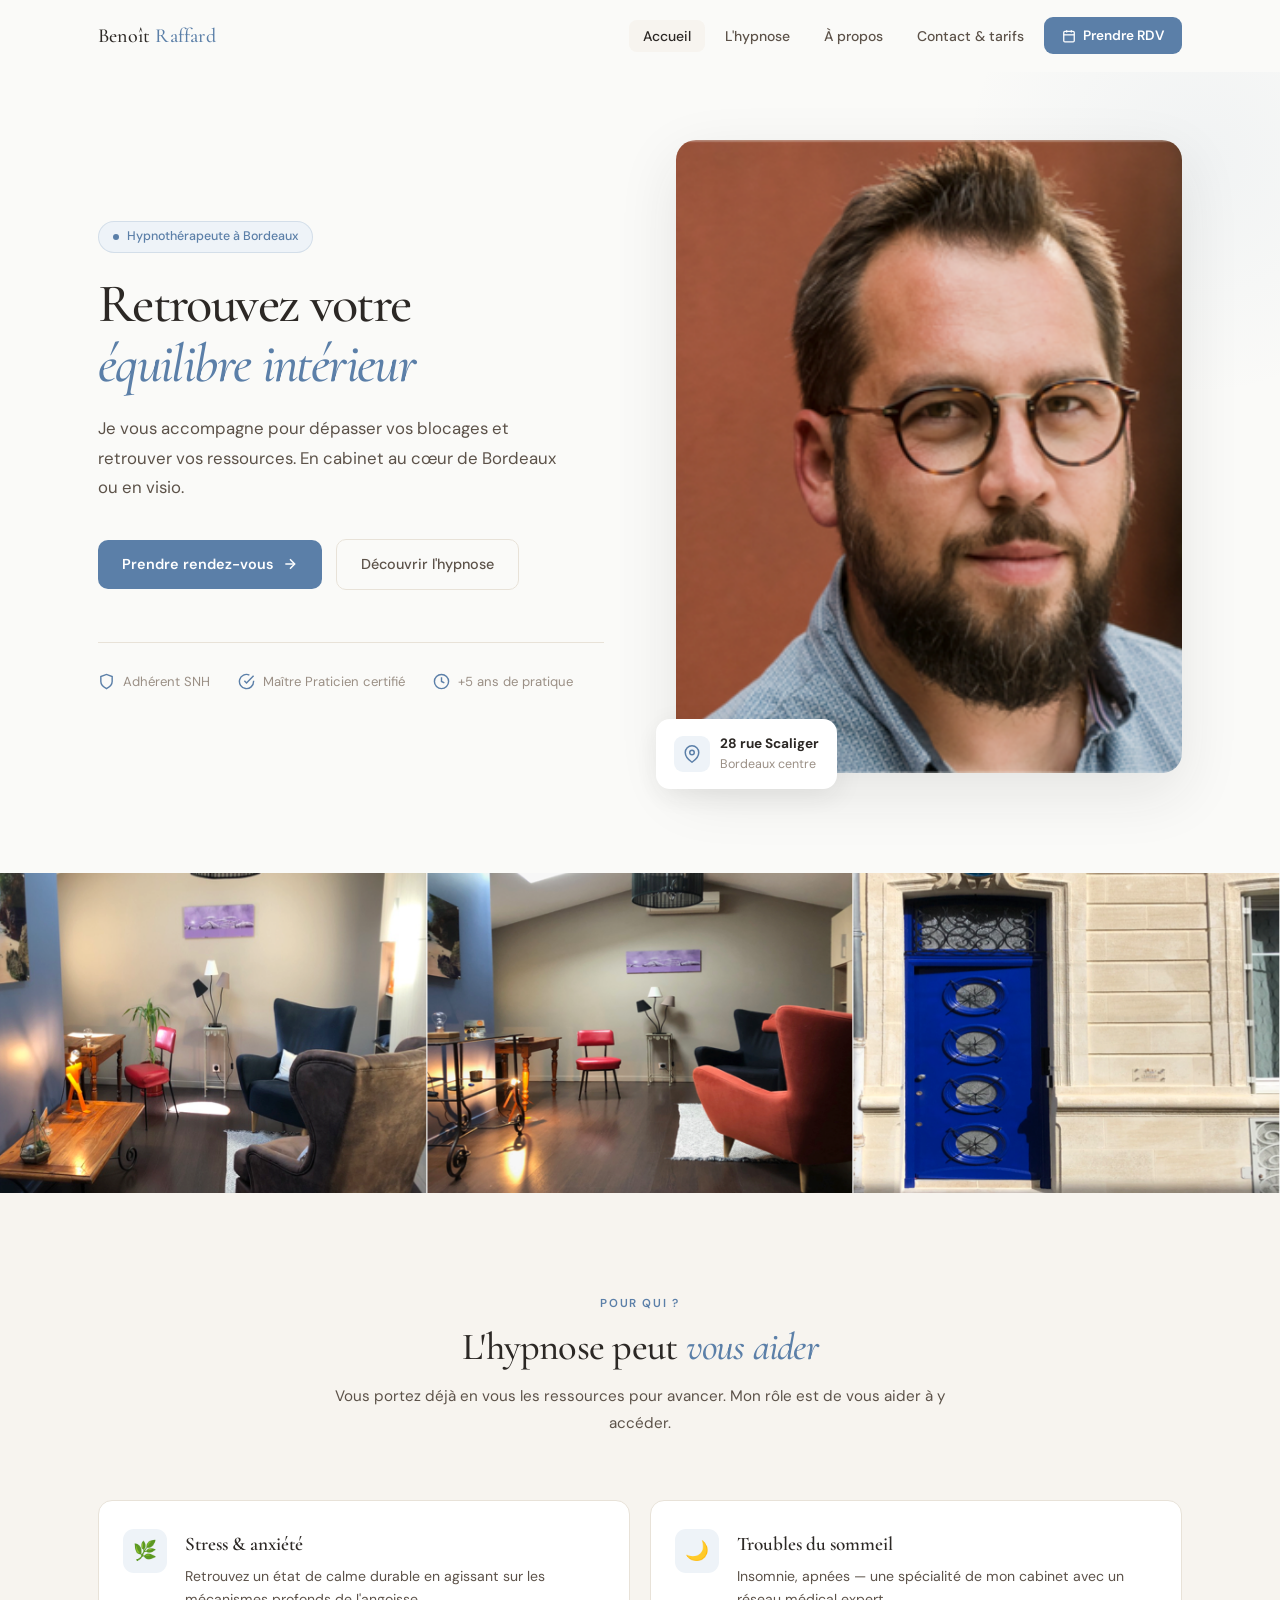
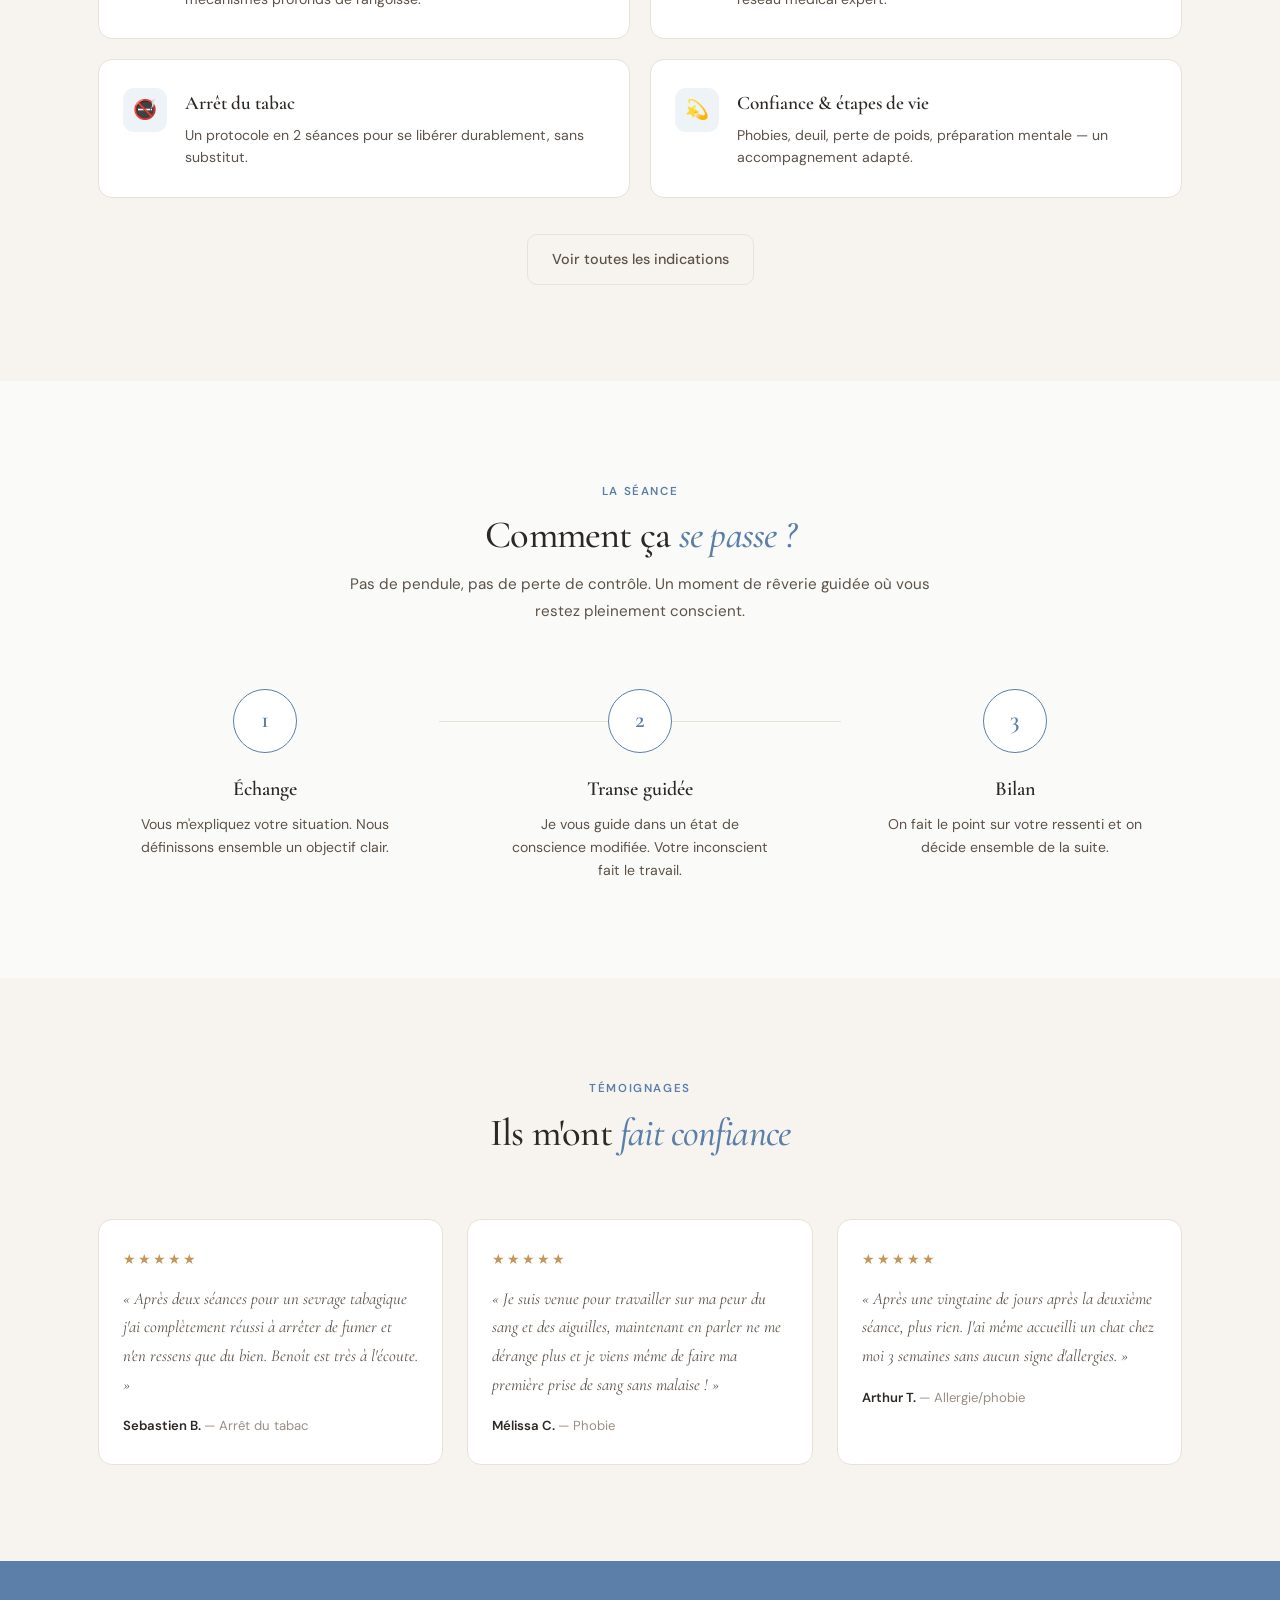
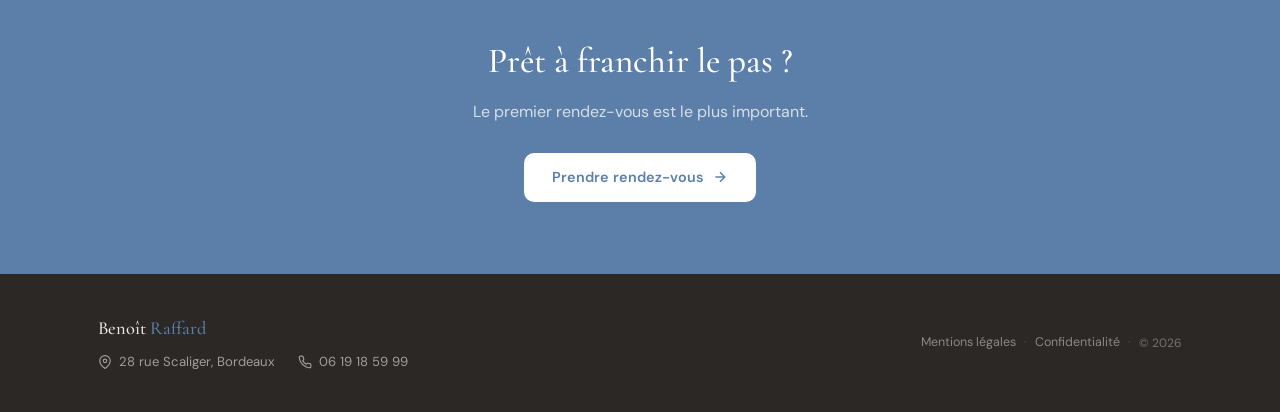
==== commit f62dbebd: "modif contact" ====
--- a/04-design/demo-validee/index.html
+++ b/04-design/demo-validee/index.html
@@ -365,23 +365,23 @@
       <div class="section-tag">Témoignages</div>
       <h2 class="section-title">Ils m'ont <em>fait confiance</em></h2>
     </div>
-    <div class="testimonials-grid">
-      <div class="testimonial-card">
-        <div class="testimonial-stars">★★★★★</div>
-        <p class="testimonial-text">« Après des années d'insomnie, j'ai retrouvé un sommeil réparateur en 3 séances. Benoît est très à l'écoute et met immédiatement en confiance. »</p>
-        <div class="testimonial-author">Sophie M. <span>— Troubles du sommeil</span></div>
-      </div>
-      <div class="testimonial-card">
-        <div class="testimonial-stars">★★★★★</div>
-        <p class="testimonial-text">« J'ai arrêté de fumer après le protocole en 2 séances. Ça fait maintenant 8 mois et je n'ai jamais repris. Je recommande vivement. »</p>
-        <div class="testimonial-author">Marc D. <span>— Arrêt du tabac</span></div>
-      </div>
-      <div class="testimonial-card">
-        <div class="testimonial-stars">★★★★★</div>
-        <p class="testimonial-text">« J'avais une phobie de l'avion qui m'empêchait de voyager. Grâce à Benoît, j'ai pu reprendre l'avion sereinement. Un vrai soulagement. »</p>
-        <div class="testimonial-author">Laura T. <span>— Phobie</span></div>
-      </div>
-    </div>
+   <div class="testimonials-grid">
+  <div class="testimonial-card">
+    <div class="testimonial-stars">★★★★★</div>
+    <p class="testimonial-text">« Après deux séances pour un sevrage tabagique j'ai complètement réussi à arrêter de fumer et n'en ressens que du bien. Benoît est très à l'écoute. »</p>
+    <div class="testimonial-author">Sebastien B. <span>— Arrêt du tabac</span></div>
+  </div>
+  <div class="testimonial-card">
+    <div class="testimonial-stars">★★★★★</div>
+    <p class="testimonial-text">« Je suis venue pour travailler sur ma peur du sang et des aiguilles, maintenant en parler ne me dérange plus et je viens même de faire ma première prise de sang sans malaise ! »</p>
+    <div class="testimonial-author">Mélissa C. <span>— Phobie</span></div>
+  </div>
+  <div class="testimonial-card">
+    <div class="testimonial-stars">★★★★★</div>
+    <p class="testimonial-text">« Après une vingtaine de jours après la deuxième séance, plus rien. J'ai même accueilli un chat chez moi 3 semaines sans aucun signe d'allergies. »</p>
+    <div class="testimonial-author">Arthur T. <span>— Allergie/phobie</span></div>
+  </div>
+</div>
   </div>
 </section>
 
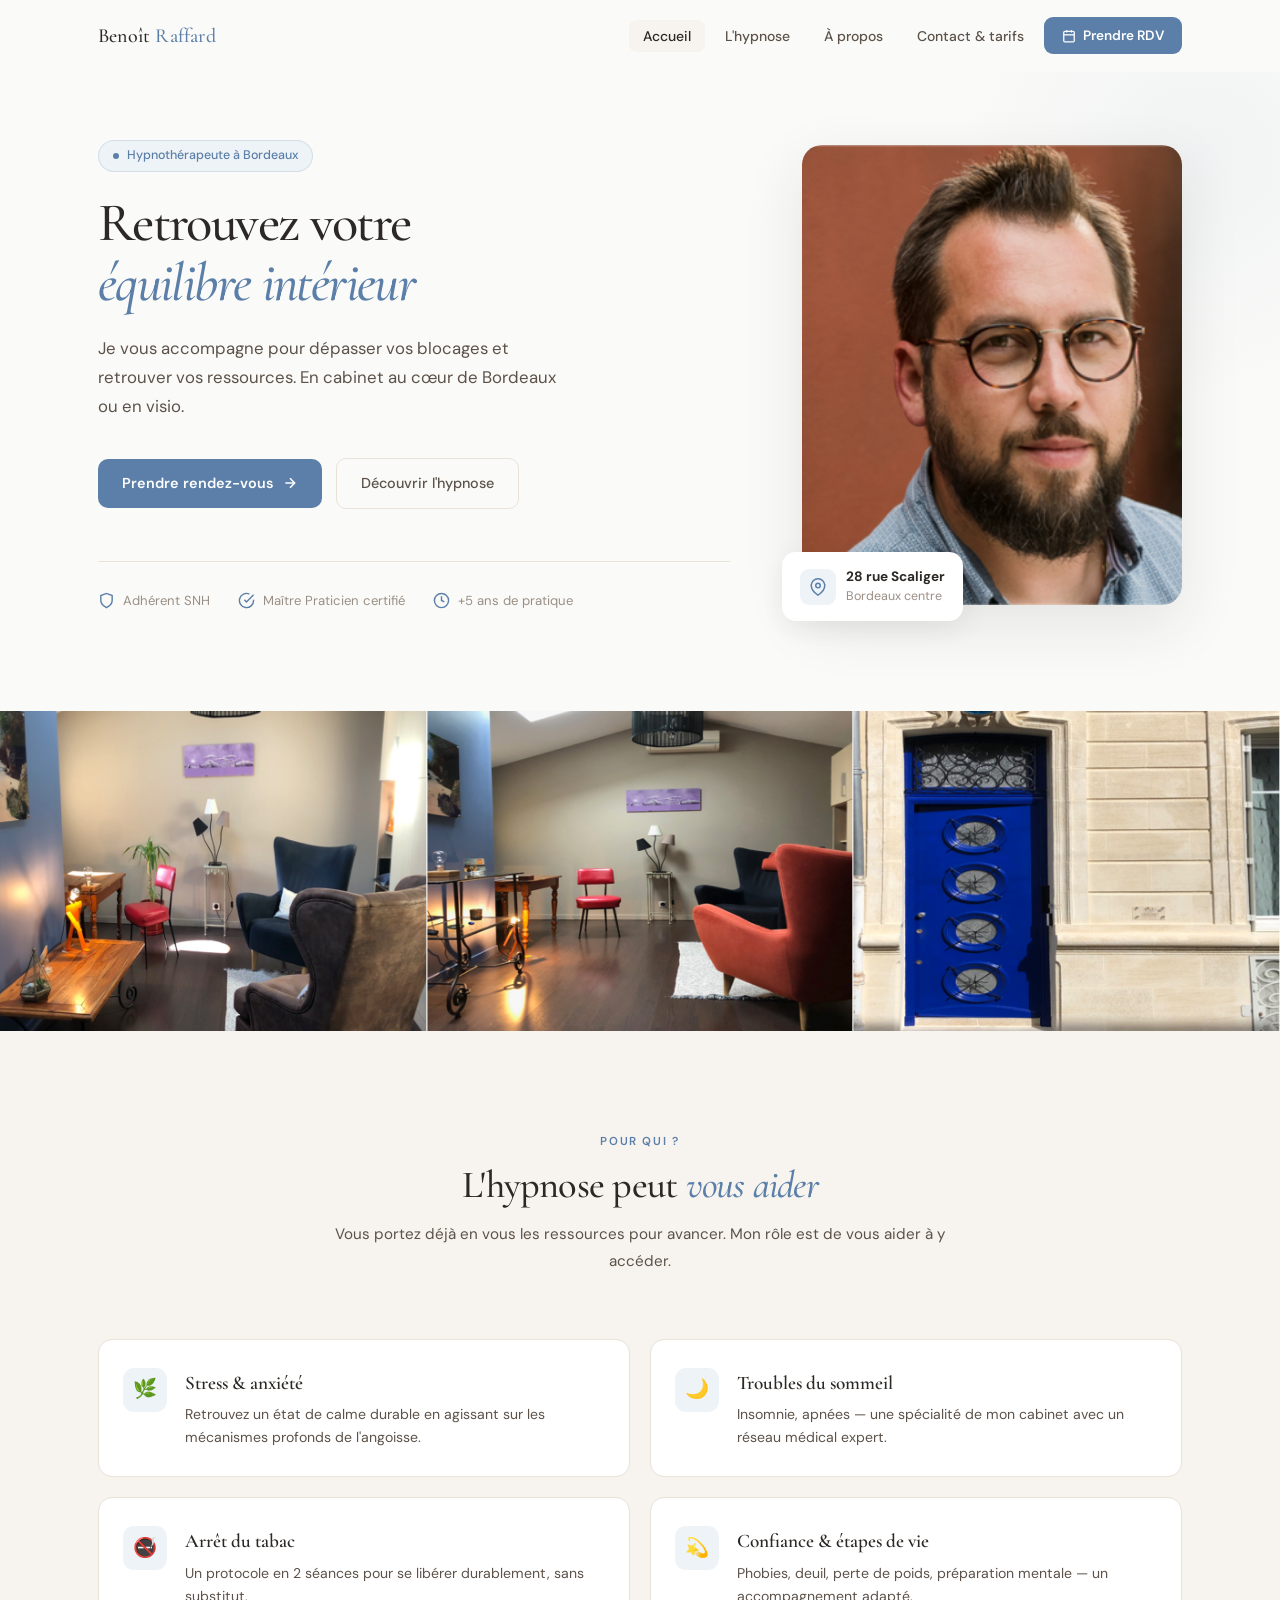
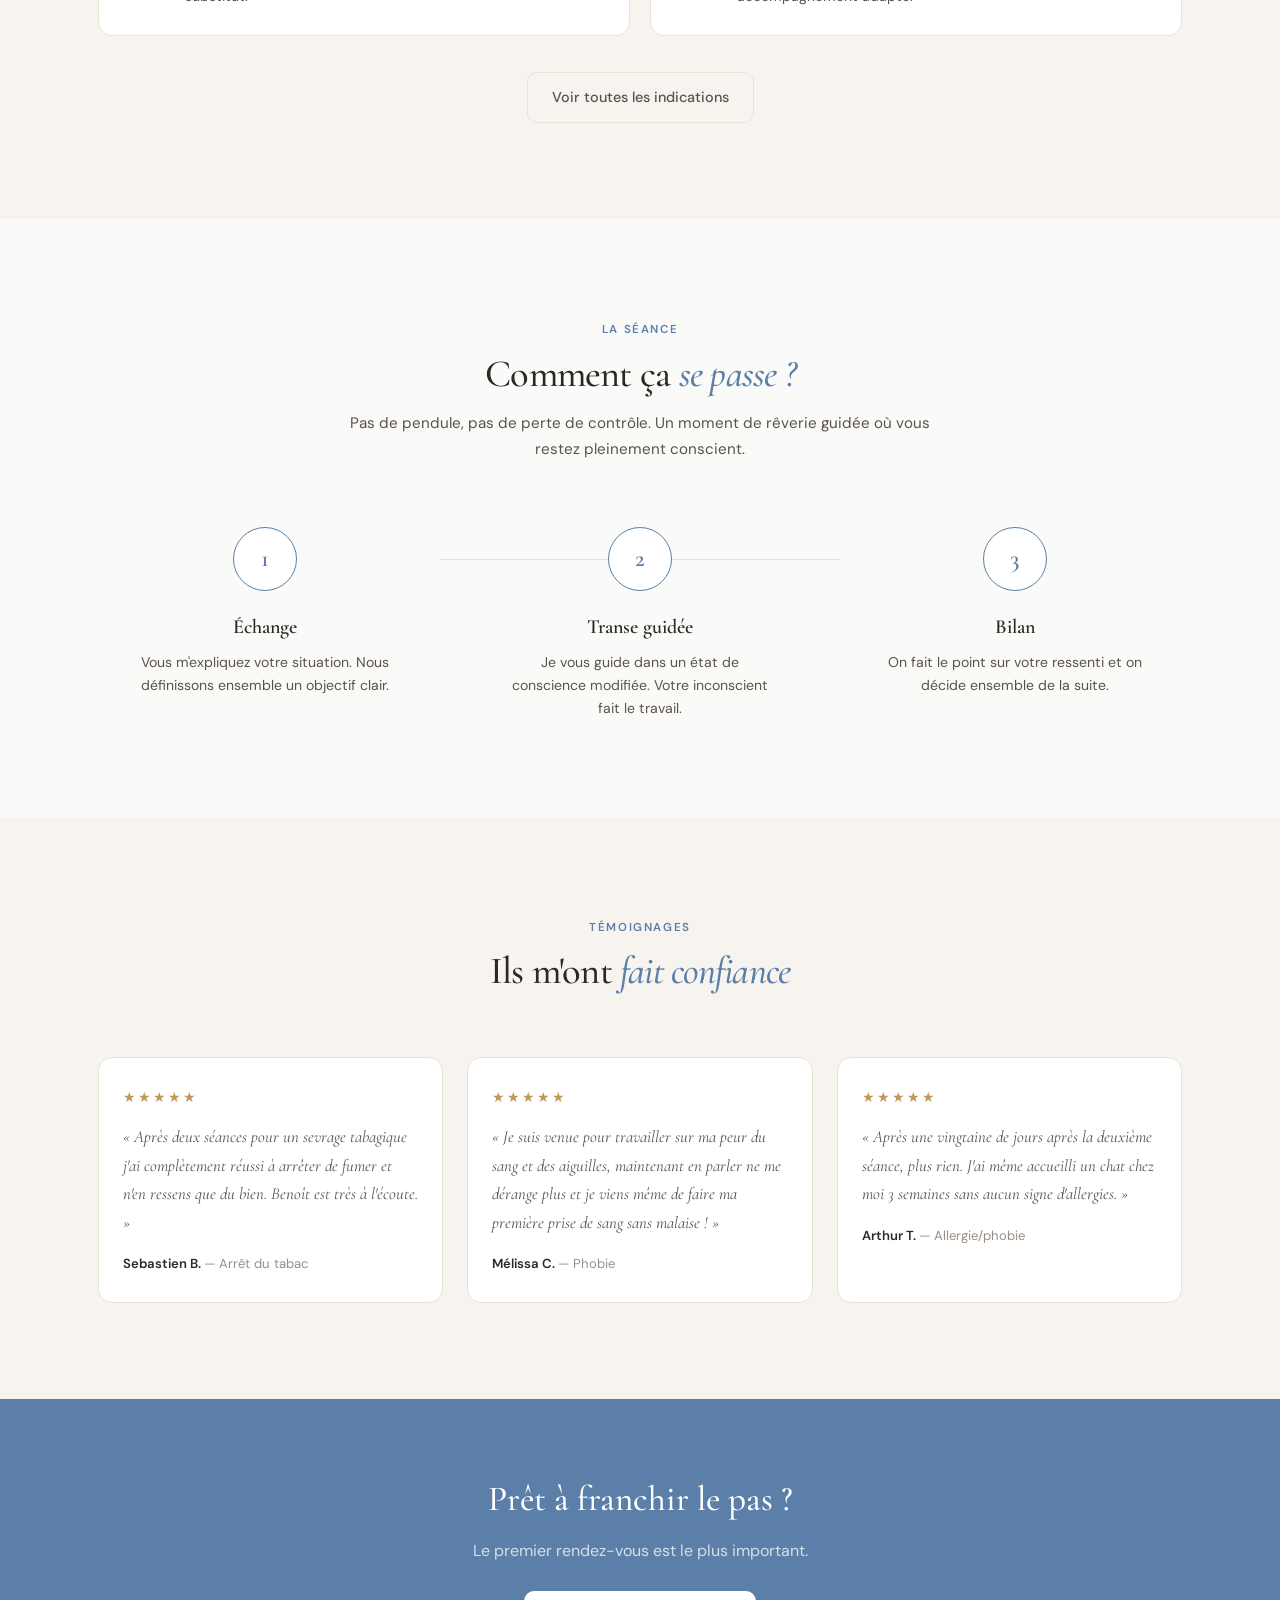
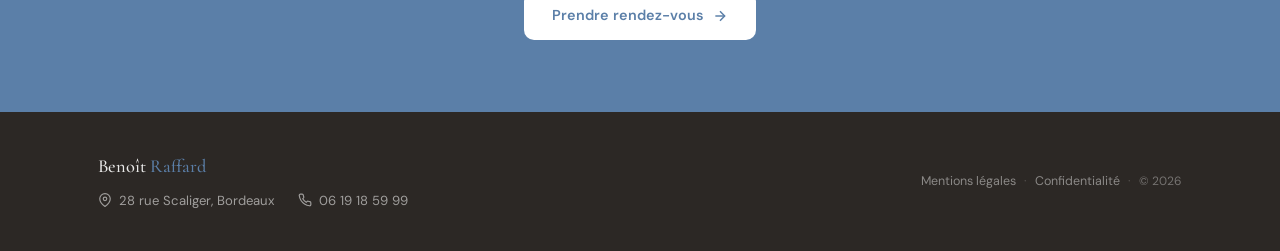
==== commit 3602bedf: "ajout des avis, modification tailles portrait" ====
--- a/04-design/demo-validee/index.html
+++ b/04-design/demo-validee/index.html
@@ -24,7 +24,7 @@
 }
 .hero-grid {
   display: grid;
-  grid-template-columns: 1fr 1fr;
+  grid-template-columns: 1fr 380px;
   gap: 72px;
   align-items: center;
   position: relative; z-index: 1;
@@ -55,7 +55,6 @@
   line-height: 1.75; max-width: 460px; margin-bottom: 36px;
 }
 .hero-actions { display: flex; gap: 14px; flex-wrap: wrap; align-items: center; }
-
 .hero-trust {
   margin-top: 52px; padding-top: 28px;
   border-top: 1px solid var(--color-border);
@@ -70,7 +69,8 @@
 /* Photo hero */
 .hero-photo { position: relative; }
 .hero-photo-frame {
-  width: 100%; aspect-ratio: 4/5;
+  width: 100%;
+  height: 460px;
   border-radius: 20px; overflow: hidden;
   box-shadow: var(--shadow-lg);
 }
@@ -162,11 +162,8 @@
   gap: 0;
   height: 320px;
   overflow: hidden;
-  border-radius: 0;
-}
-.cabinet-band-img {
-  overflow: hidden;
-}
+}
+.cabinet-band-img { overflow: hidden; }
 .cabinet-band-img img {
   width: 100%; height: 100%;
   object-fit: cover;
@@ -186,7 +183,7 @@
 /* Responsive */
 @media (max-width: 1024px) {
   .hero-grid { grid-template-columns: 1fr; gap: 48px; }
-  .hero-photo { max-width: 380px; margin: 0 auto; }
+  .hero-photo { max-width: 340px; margin: 0 auto; }
   .hero h1 { font-size: 2.6rem; }
 }
 @media (max-width: 768px) {
@@ -365,23 +362,23 @@
       <div class="section-tag">Témoignages</div>
       <h2 class="section-title">Ils m'ont <em>fait confiance</em></h2>
     </div>
-   <div class="testimonials-grid">
-  <div class="testimonial-card">
-    <div class="testimonial-stars">★★★★★</div>
-    <p class="testimonial-text">« Après deux séances pour un sevrage tabagique j'ai complètement réussi à arrêter de fumer et n'en ressens que du bien. Benoît est très à l'écoute. »</p>
-    <div class="testimonial-author">Sebastien B. <span>— Arrêt du tabac</span></div>
-  </div>
-  <div class="testimonial-card">
-    <div class="testimonial-stars">★★★★★</div>
-    <p class="testimonial-text">« Je suis venue pour travailler sur ma peur du sang et des aiguilles, maintenant en parler ne me dérange plus et je viens même de faire ma première prise de sang sans malaise ! »</p>
-    <div class="testimonial-author">Mélissa C. <span>— Phobie</span></div>
-  </div>
-  <div class="testimonial-card">
-    <div class="testimonial-stars">★★★★★</div>
-    <p class="testimonial-text">« Après une vingtaine de jours après la deuxième séance, plus rien. J'ai même accueilli un chat chez moi 3 semaines sans aucun signe d'allergies. »</p>
-    <div class="testimonial-author">Arthur T. <span>— Allergie/phobie</span></div>
-  </div>
-</div>
+    <div class="testimonials-grid">
+      <div class="testimonial-card">
+        <div class="testimonial-stars">★★★★★</div>
+        <p class="testimonial-text">« Après deux séances pour un sevrage tabagique j'ai complètement réussi à arrêter de fumer et n'en ressens que du bien. Benoît est très à l'écoute. »</p>
+        <div class="testimonial-author">Sebastien B. <span>— Arrêt du tabac</span></div>
+      </div>
+      <div class="testimonial-card">
+        <div class="testimonial-stars">★★★★★</div>
+        <p class="testimonial-text">« Je suis venue pour travailler sur ma peur du sang et des aiguilles, maintenant en parler ne me dérange plus et je viens même de faire ma première prise de sang sans malaise ! »</p>
+        <div class="testimonial-author">Mélissa C. <span>— Phobie</span></div>
+      </div>
+      <div class="testimonial-card">
+        <div class="testimonial-stars">★★★★★</div>
+        <p class="testimonial-text">« Après une vingtaine de jours après la deuxième séance, plus rien. J'ai même accueilli un chat chez moi 3 semaines sans aucun signe d'allergies. »</p>
+        <div class="testimonial-author">Arthur T. <span>— Allergie/phobie</span></div>
+      </div>
+    </div>
   </div>
 </section>
 
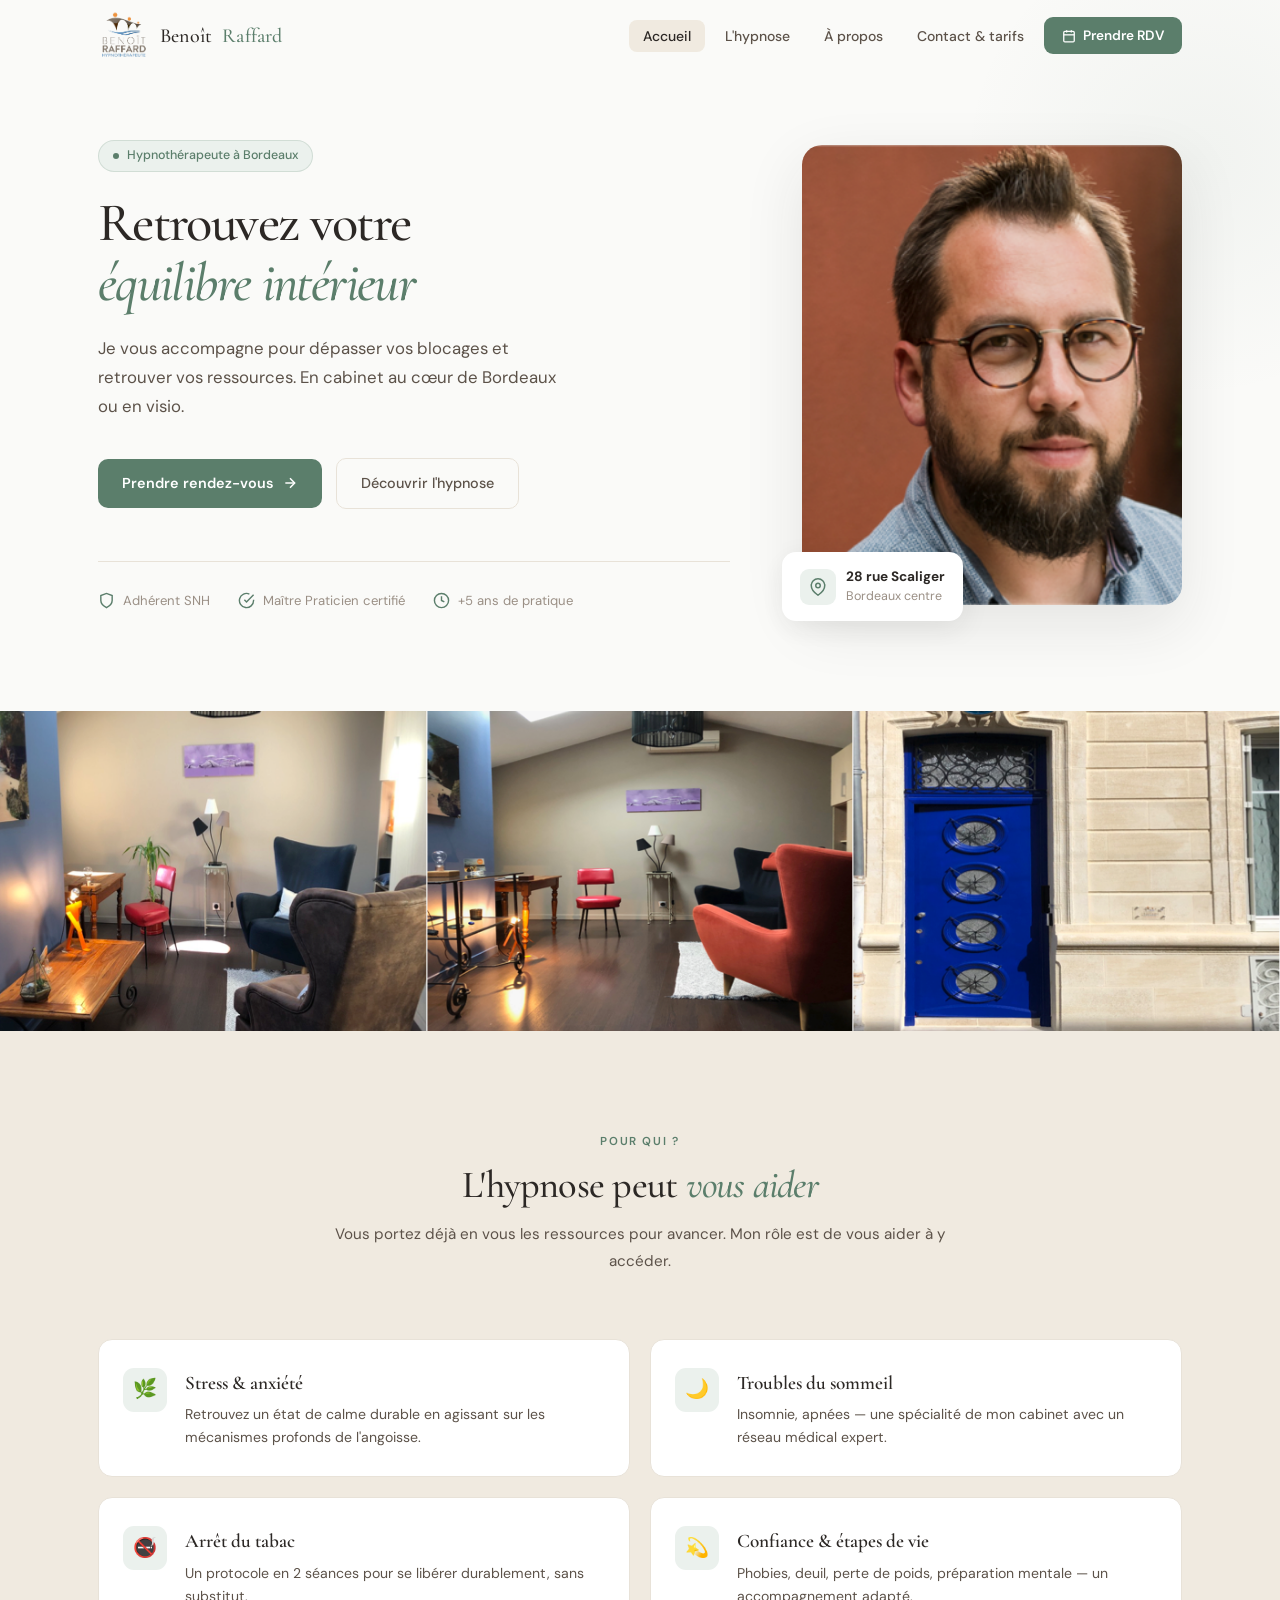
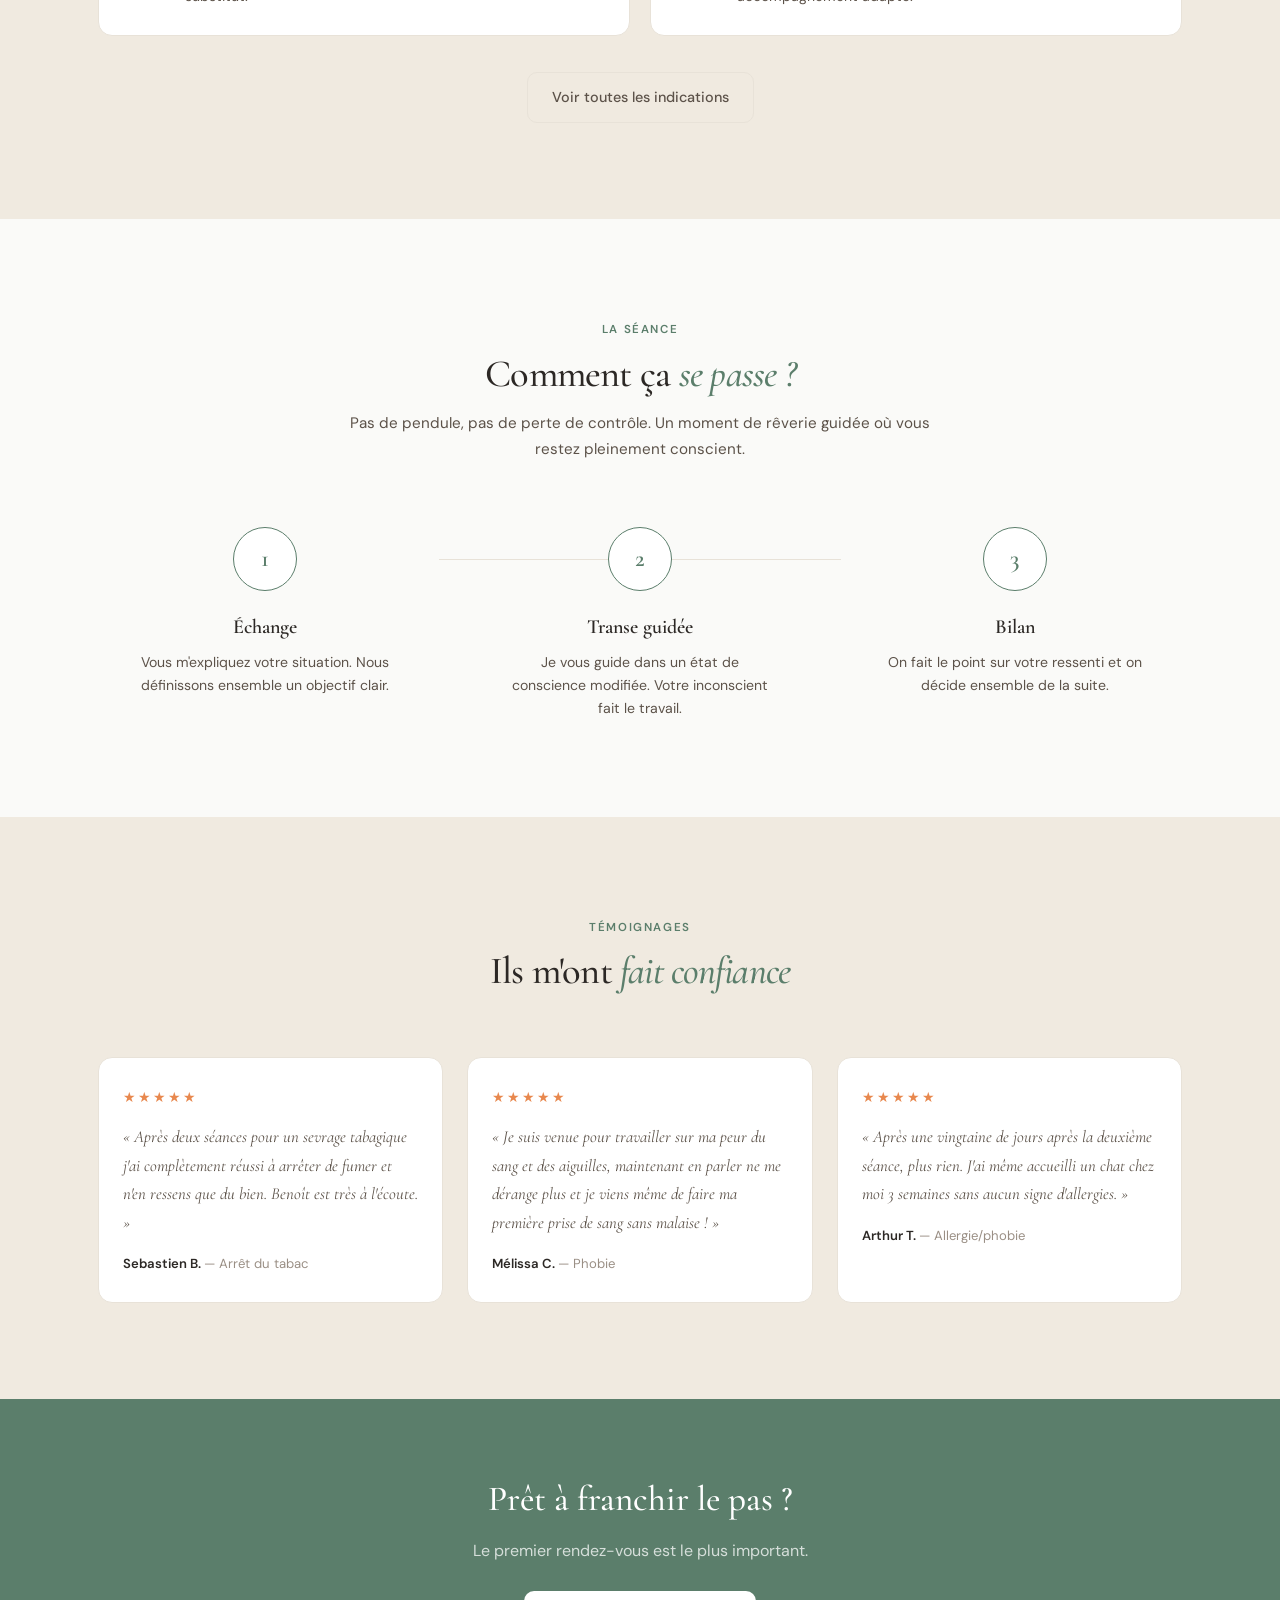
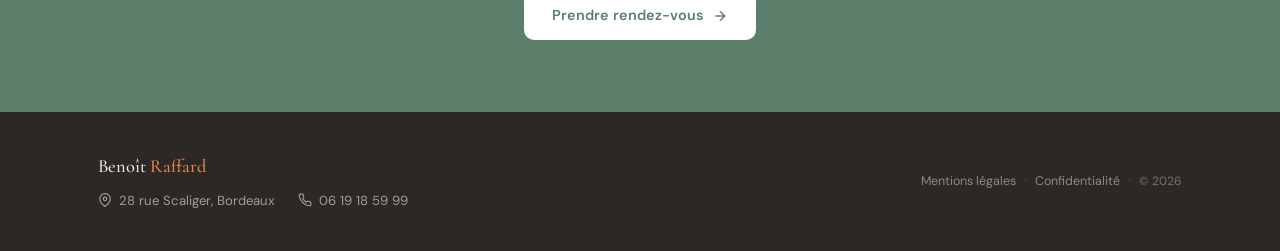
==== commit 2a1e6b4a: "ajout de la nouvelle couleur UX" ====
--- a/04-design/demo-validee/index.html
+++ b/04-design/demo-validee/index.html
@@ -18,7 +18,7 @@
   position: absolute;
   top: -80px; right: -160px;
   width: 480px; height: 480px;
-  background: radial-gradient(circle, rgba(91,127,168,0.06) 0%, transparent 70%);
+  background: radial-gradient(circle, rgba(91,126,107,0.06) 0%, transparent 70%);
   border-radius: 50%;
   pointer-events: none;
 }
@@ -33,7 +33,7 @@
   display: inline-flex; align-items: center; gap: 8px;
   padding: 5px 14px;
   background: var(--color-accent-bg);
-  border: 1px solid rgba(91,127,168,0.18);
+  border: 1px solid rgba(91,126,107,0.18);
   border-radius: 50px;
   font-size: 0.78rem; font-weight: 500;
   color: var(--color-accent);
@@ -159,9 +159,7 @@
 .cabinet-band {
   display: grid;
   grid-template-columns: repeat(3, 1fr);
-  gap: 0;
-  height: 320px;
-  overflow: hidden;
+  gap: 0; height: 320px; overflow: hidden;
 }
 .cabinet-band-img { overflow: hidden; }
 .cabinet-band-img img {
@@ -202,7 +200,10 @@
 
 <nav id="nav">
   <div class="nav-inner">
-    <a href="index.html" class="nav-logo">Benoît <span>Raffard</span></a>
+    <a href="index.html" class="nav-logo">
+      <img src="images/logo-br.png" alt="Logo Benoît Raffard">
+      Benoît <span>Raffard</span>
+    </a>
     <ul class="nav-links">
       <li><a href="index.html" class="active">Accueil</a></li>
       <li><a href="hypnose.html">L'hypnose</a></li>
@@ -259,7 +260,7 @@
       </div>
       <div class="hero-float-card">
         <div class="hero-float-card-icon">
-          <svg width="18" height="18" viewBox="0 0 24 24" fill="none" stroke="#5B7FA8" stroke-width="2"><path d="M21 10c0 7-9 13-9 13s-9-6-9-13a9 9 0 0 1 18 0z"/><circle cx="12" cy="10" r="3"/></svg>
+          <svg width="18" height="18" viewBox="0 0 24 24" fill="none" stroke="#5B7E6B" stroke-width="2"><path d="M21 10c0 7-9 13-9 13s-9-6-9-13a9 9 0 0 1 18 0z"/><circle cx="12" cy="10" r="3"/></svg>
         </div>
         <div class="hero-float-card-text">
           <strong>28 rue Scaliger</strong>
@@ -400,6 +401,7 @@
   <div class="container">
     <div class="footer-inner">
       <div class="footer-left">
+        
         <div class="footer-brand">Benoît <span>Raffard</span></div>
         <div class="footer-contact">
           <a href="https://maps.google.com/?q=28+rue+Scaliger+33000+Bordeaux" target="_blank">
--- a/04-design/demo-validee/style.css
+++ b/04-design/demo-validee/style.css
@@ -1,17 +1,17 @@
 /* ============================================================
    BENOÎT RAFFARD — HYPNOTHÉRAPEUTE BORDEAUX
-   Palette : Bleu Garonne + Crème Lin
+   Palette : Vert Sauge + Beige Chaud
    ============================================================ */
 
 @import url('https://fonts.googleapis.com/css2?family=Cormorant+Garamond:ital,wght@0,400;0,500;0,600;1,400;1,500&family=DM+Sans:opsz,wght@9..40,400;9..40,500;9..40,600&display=swap');
 
 :root {
-  --color-accent:       #5B7FA8;
-  --color-accent-dark:  #4A6A8F;
-  --color-accent-bg:    #EEF3F8;
-  --color-gold:         #C4965A;
+  --color-accent:       #5B7E6B;
+  --color-accent-dark:  #4A6A58;
+  --color-accent-bg:    #EBF1ED;
+  --color-gold:         #E8884E;
   --color-bg:           #FAFAF8;
-  --color-bg-warm:      #F7F4EF;
+  --color-bg-warm:      #F0EAE0;
   --color-white:        #ffffff;
   --color-text:         #2C2825;
   --color-text-soft:    #5C5249;
@@ -29,9 +29,7 @@
 }
 
 *, *::before, *::after { box-sizing: border-box; margin: 0; padding: 0; }
-
 html { scroll-behavior: smooth; }
-
 body {
   font-family: var(--font-body);
   font-size: 16px;
@@ -40,36 +38,33 @@
   background: var(--color-bg);
   -webkit-font-smoothing: antialiased;
 }
-
 img { display: block; max-width: 100%; }
 a { color: inherit; text-decoration: none; }
 
-/* ===== ANIMATIONS ===== */
 @keyframes fadeUp {
   from { opacity: 0; transform: translateY(22px); }
   to   { opacity: 1; transform: translateY(0); }
 }
 
-/* ===== CONTAINER ===== */
 .container {
   max-width: var(--container);
   margin: 0 auto;
   padding: 0 28px;
 }
 
-/* ===== NAV ===== */
 #nav {
   position: fixed; top: 0; left: 0; right: 0;
   height: var(--nav-h);
-  background: rgba(250,250,248,0.92);
-  backdrop-filter: blur(12px);
+  background: transparent;
   border-bottom: 1px solid transparent;
   z-index: 100;
-  transition: border-color var(--transition), box-shadow var(--transition);
+  transition: background var(--transition), border-color var(--transition), box-shadow var(--transition);
 }
 #nav.scrolled {
-  border-color: var(--color-border);
-  box-shadow: var(--shadow-sm);
+  background: rgba(44,40,37,0.96);
+  backdrop-filter: blur(12px);
+  border-color: rgba(255,255,255,0.08);
+  box-shadow: var(--shadow-md);
 }
 .nav-inner {
   max-width: var(--container);
@@ -81,97 +76,90 @@
   justify-content: space-between;
 }
 .nav-logo {
-  font-family: var(--font-display);
-  font-size: 1.25rem;
-  font-weight: 500;
+  display: flex; align-items: center; gap: 10px;
+  font-family: var(--font-display);
+  font-size: 1.25rem; font-weight: 500;
   color: var(--color-text);
   letter-spacing: 0.01em;
-}
-.nav-logo span { color: var(--color-accent); }
+  transition: color var(--transition);
+}
+.nav-logo img { height: 52px; width: auto; }
+.nav-logo span { color: var(--color-accent); transition: color var(--transition); }
+#nav.scrolled .nav-logo { color: rgba(255,255,255,0.95); }
+#nav.scrolled .nav-logo span { color: var(--color-gold); }
 
 .nav-links {
-  list-style: none;
-  display: flex;
-  align-items: center;
-  gap: 6px;
+  list-style: none; display: flex; align-items: center; gap: 6px;
 }
 .nav-links a {
-  font-size: 0.875rem;
-  font-weight: 500;
+  font-size: 0.875rem; font-weight: 500;
   color: var(--color-text-soft);
-  padding: 7px 14px;
-  border-radius: 8px;
+  padding: 7px 14px; border-radius: 8px;
   transition: color var(--transition), background var(--transition);
 }
-.nav-links a:hover,
-.nav-links a.active {
-  color: var(--color-text);
-  background: var(--color-bg-warm);
+.nav-links a:hover, .nav-links a.active {
+  color: var(--color-text); background: var(--color-bg-warm);
+}
+#nav.scrolled .nav-links a { color: rgba(255,255,255,0.65); }
+#nav.scrolled .nav-links a:hover,
+#nav.scrolled .nav-links a.active {
+  color: rgba(255,255,255,0.95);
+  background: rgba(255,255,255,0.08);
 }
 .nav-cta {
-  display: inline-flex !important;
-  align-items: center;
-  gap: 7px;
+  display: inline-flex !important; align-items: center; gap: 7px;
   padding: 8px 18px !important;
   background: var(--color-accent) !important;
   color: var(--color-white) !important;
   border-radius: 9px !important;
-  font-weight: 600 !important;
-  font-size: 0.85rem !important;
+  font-weight: 600 !important; font-size: 0.85rem !important;
   transition: background var(--transition) !important;
 }
 .nav-cta:hover { background: var(--color-accent-dark) !important; }
-
-/* Mobile toggle */
+#nav.scrolled .nav-cta { background: var(--color-gold) !important; }
+#nav.scrolled .nav-cta:hover { background: #d4703a !important; }
+
 .nav-mobile-toggle {
-  display: none;
-  flex-direction: column;
-  gap: 5px;
+  display: none; flex-direction: column; gap: 5px;
   background: none; border: none; cursor: pointer; padding: 4px;
 }
 .nav-mobile-toggle span {
   display: block; width: 22px; height: 2px;
-  background: var(--color-text);
-  border-radius: 2px;
+  background: var(--color-text); border-radius: 2px;
   transition: var(--transition);
 }
+#nav.scrolled .nav-mobile-toggle span { background: rgba(255,255,255,0.9); }
+
 .nav-mobile-menu {
   display: none;
   position: fixed; top: var(--nav-h); left: 0; right: 0;
-  background: var(--color-white);
-  border-bottom: 1px solid var(--color-border);
+  background: rgba(44,40,37,0.97);
+  border-bottom: 1px solid rgba(255,255,255,0.08);
   padding: 16px 28px 24px;
   flex-direction: column; gap: 4px;
-  z-index: 99;
-  box-shadow: var(--shadow-md);
+  z-index: 99; box-shadow: var(--shadow-md);
 }
 .nav-mobile-menu.open { display: flex; }
 .nav-mobile-menu a {
   font-size: 1rem; font-weight: 500;
-  color: var(--color-text-soft);
+  color: rgba(255,255,255,0.7);
   padding: 10px 0;
-  border-bottom: 1px solid var(--color-border);
+  border-bottom: 1px solid rgba(255,255,255,0.08);
 }
 .nav-mobile-menu a:last-child { border-bottom: none; }
 .nav-mobile-cta {
-  margin-top: 8px;
-  display: block;
-  text-align: center;
+  margin-top: 8px; display: block; text-align: center;
   padding: 12px !important;
   background: var(--color-accent);
   color: var(--color-white) !important;
-  border-radius: 10px;
-  font-weight: 600 !important;
-}
-
-/* ===== BUTTONS ===== */
+  border-radius: 10px; font-weight: 600 !important;
+}
+
 .btn-primary {
   display: inline-flex; align-items: center; gap: 8px;
   padding: 13px 24px;
-  background: var(--color-accent);
-  color: var(--color-white);
-  border-radius: 10px;
-  font-size: 0.9rem; font-weight: 600;
+  background: var(--color-accent); color: var(--color-white);
+  border-radius: 10px; font-size: 0.9rem; font-weight: 600;
   transition: background var(--transition), transform var(--transition);
 }
 .btn-primary:hover { background: var(--color-accent-dark); transform: translateY(-1px); }
@@ -179,11 +167,9 @@
 .btn-ghost {
   display: inline-flex; align-items: center; gap: 8px;
   padding: 13px 24px;
-  background: transparent;
-  color: var(--color-text-soft);
+  background: transparent; color: var(--color-text-soft);
   border: 1.5px solid var(--color-border);
-  border-radius: 10px;
-  font-size: 0.9rem; font-weight: 500;
+  border-radius: 10px; font-size: 0.9rem; font-weight: 500;
   transition: border-color var(--transition), color var(--transition);
 }
 .btn-ghost:hover { border-color: var(--color-accent); color: var(--color-accent); }
@@ -191,28 +177,20 @@
 .btn-white {
   display: inline-flex; align-items: center; gap: 8px;
   padding: 13px 28px;
-  background: var(--color-white);
-  color: var(--color-accent);
-  border-radius: 10px;
-  font-size: 0.9rem; font-weight: 600;
+  background: var(--color-white); color: var(--color-accent);
+  border-radius: 10px; font-size: 0.9rem; font-weight: 600;
   transition: background var(--transition), transform var(--transition);
 }
 .btn-white:hover { background: var(--color-accent-bg); transform: translateY(-1px); }
 
-/* ===== SECTIONS ===== */
 .section { padding: 96px 0; }
 .section-warm { background: var(--color-bg-warm); }
 
-.section-header {
-  text-align: center;
-  max-width: 620px;
-  margin: 0 auto 64px;
-}
+.section-header { text-align: center; max-width: 620px; margin: 0 auto 64px; }
 .section-tag {
   display: inline-block;
   font-size: 0.72rem; font-weight: 600; text-transform: uppercase;
-  letter-spacing: 0.14em; color: var(--color-accent);
-  margin-bottom: 12px;
+  letter-spacing: 0.14em; color: var(--color-accent); margin-bottom: 12px;
 }
 .section-title {
   font-family: var(--font-display);
@@ -220,13 +198,8 @@
   letter-spacing: -0.02em; margin-bottom: 14px;
 }
 .section-title em { font-style: italic; color: var(--color-accent); }
-.section-desc {
-  font-size: 0.95rem;
-  color: var(--color-text-soft);
-  line-height: 1.75;
-}
-
-/* ===== PAGE HERO ===== */
+.section-desc { font-size: 0.95rem; color: var(--color-text-soft); line-height: 1.75; }
+
 .page-hero {
   padding: 140px 0 72px;
   background: var(--color-bg-warm);
@@ -245,77 +218,38 @@
   max-width: 520px; margin: 0 auto; line-height: 1.75;
 }
 
-/* ===== TESTIMONIALS ===== */
-.testimonials-grid {
-  display: grid;
-  grid-template-columns: repeat(3, 1fr);
-  gap: 24px;
-}
+.testimonials-grid { display: grid; grid-template-columns: repeat(3, 1fr); gap: 24px; }
 .testimonial-card {
   background: var(--color-white);
   border: 1px solid var(--color-border);
-  border-radius: var(--radius);
-  padding: 28px 24px;
+  border-radius: var(--radius); padding: 28px 24px;
 }
 .testimonial-stars {
-  color: var(--color-gold);
-  font-size: 0.9rem;
-  margin-bottom: 14px;
-  letter-spacing: 2px;
+  color: var(--color-gold); font-size: 0.9rem;
+  margin-bottom: 14px; letter-spacing: 2px;
 }
 .testimonial-text {
   font-family: var(--font-display);
   font-size: 1.05rem; font-style: italic;
-  color: var(--color-text-soft);
-  line-height: 1.7; margin-bottom: 16px;
-}
-.testimonial-author {
-  font-size: 0.82rem; font-weight: 600;
-  color: var(--color-text);
-}
-.testimonial-author span {
-  font-weight: 400; color: var(--color-text-muted);
-}
-
-/* ===== CTA BAND ===== */
-.cta-band {
-  background: var(--color-accent);
-  padding: 72px 0;
-}
-.cta-inner {
-  text-align: center;
-  max-width: 540px;
-  margin: 0 auto;
-}
+  color: var(--color-text-soft); line-height: 1.7; margin-bottom: 16px;
+}
+.testimonial-author { font-size: 0.82rem; font-weight: 600; color: var(--color-text); }
+.testimonial-author span { font-weight: 400; color: var(--color-text-muted); }
+
+.cta-band { background: var(--color-accent); padding: 72px 0; }
+.cta-inner { text-align: center; max-width: 540px; margin: 0 auto; }
 .cta-inner h2 {
   font-family: var(--font-display);
   font-size: 2.2rem; font-weight: 500;
-  color: var(--color-white);
-  margin-bottom: 10px;
-}
-.cta-inner p {
-  font-size: 1rem; color: rgba(255,255,255,0.75);
-  margin-bottom: 28px; line-height: 1.6;
-}
-
-/* ===== FOOTER ===== */
-.footer {
-  background: var(--color-text);
-  padding: 40px 0;
-}
-.footer-inner {
-  display: flex; align-items: center; justify-content: space-between;
-  flex-wrap: wrap; gap: 20px;
-}
-.footer-brand {
-  font-family: var(--font-display);
-  font-size: 1.15rem; font-weight: 500;
-  color: rgba(255,255,255,0.9);
-}
-.footer-brand span { color: var(--color-accent); }
-.footer-contact {
-  display: flex; gap: 24px; margin-top: 8px;
-}
+  color: var(--color-white); margin-bottom: 10px;
+}
+.cta-inner p { font-size: 1rem; color: rgba(255,255,255,0.75); margin-bottom: 28px; line-height: 1.6; }
+
+.footer { background: var(--color-text); padding: 40px 0; }
+.footer-inner { display: flex; align-items: center; justify-content: space-between; flex-wrap: wrap; gap: 20px; }
+.footer-brand { font-family: var(--font-display); font-size: 1.15rem; font-weight: 500; color: rgba(255,255,255,0.9); }
+.footer-brand span { color: var(--color-gold); }
+.footer-contact { display: flex; gap: 24px; margin-top: 8px; }
 .footer-contact a {
   display: flex; align-items: center; gap: 7px;
   font-size: 0.82rem; color: rgba(255,255,255,0.55);
@@ -323,69 +257,38 @@
 }
 .footer-contact a:hover { color: rgba(255,255,255,0.9); }
 .footer-contact svg { width: 14px; height: 14px; flex-shrink: 0; }
-.footer-right {
-  display: flex; align-items: center; gap: 8px;
-  font-size: 0.78rem;
-}
-.footer-right a {
-  color: rgba(255,255,255,0.45);
-  transition: color var(--transition);
-}
+.footer-right { display: flex; align-items: center; gap: 8px; font-size: 0.78rem; }
+.footer-right a { color: rgba(255,255,255,0.45); transition: color var(--transition); }
 .footer-right a:hover { color: rgba(255,255,255,0.8); }
 .footer-sep { color: rgba(255,255,255,0.2); }
 
-/* ===== MOBILE CTA BAR ===== */
 .mobile-cta {
   display: none;
   position: fixed; bottom: 0; left: 0; right: 0;
   padding: 12px 20px;
   background: var(--color-white);
-  border-top: 1px solid var(--color-border);
-  z-index: 98;
+  border-top: 1px solid var(--color-border); z-index: 98;
 }
 .mobile-cta a {
   display: flex; align-items: center; justify-content: center; gap: 8px;
-  padding: 14px;
-  background: var(--color-accent);
-  color: var(--color-white);
-  border-radius: 10px;
+  padding: 14px; background: var(--color-accent);
+  color: var(--color-white); border-radius: 10px;
   font-weight: 600; font-size: 0.9rem;
 }
 
-/* ===== FAQ ===== */
-.faq-list {
-  max-width: 680px;
-  margin: 0 auto;
-  display: flex;
-  flex-direction: column;
-}
+.faq-list { max-width: 680px; margin: 0 auto; display: flex; flex-direction: column; }
 .faq-item { border-bottom: 1px solid var(--color-border); }
 .faq-question {
-  width: 100%;
-  display: flex; align-items: center; justify-content: space-between;
-  padding: 22px 0;
-  background: none; border: none; cursor: pointer;
-  font-family: var(--font-body);
-  font-size: 0.95rem; font-weight: 600;
-  color: var(--color-text);
-  text-align: left; gap: 16px;
-}
-.faq-chevron {
-  width: 18px; height: 18px;
-  color: var(--color-accent); flex-shrink: 0;
-  transition: transform var(--transition);
-}
+  width: 100%; display: flex; align-items: center; justify-content: space-between;
+  padding: 22px 0; background: none; border: none; cursor: pointer;
+  font-family: var(--font-body); font-size: 0.95rem; font-weight: 600;
+  color: var(--color-text); text-align: left; gap: 16px;
+}
+.faq-chevron { width: 18px; height: 18px; color: var(--color-accent); flex-shrink: 0; transition: transform var(--transition); }
 .faq-item.open .faq-chevron { transform: rotate(180deg); }
-.faq-answer {
-  max-height: 0; overflow: hidden;
-  transition: max-height 0.35s ease;
-}
-.faq-answer-inner {
-  padding-bottom: 22px;
-  font-size: 0.9rem; color: var(--color-text-soft); line-height: 1.75;
-}
-
-/* ===== RESPONSIVE ===== */
+.faq-answer { max-height: 0; overflow: hidden; transition: max-height 0.35s ease; }
+.faq-answer-inner { padding-bottom: 22px; font-size: 0.9rem; color: var(--color-text-soft); line-height: 1.75; }
+
 @media (max-width: 768px) {
   .nav-links { display: none; }
   .nav-mobile-toggle { display: flex; }
@@ -397,3 +300,5 @@
   .container { padding: 0 20px; }
   body { padding-bottom: 80px; }
 }
+
+
